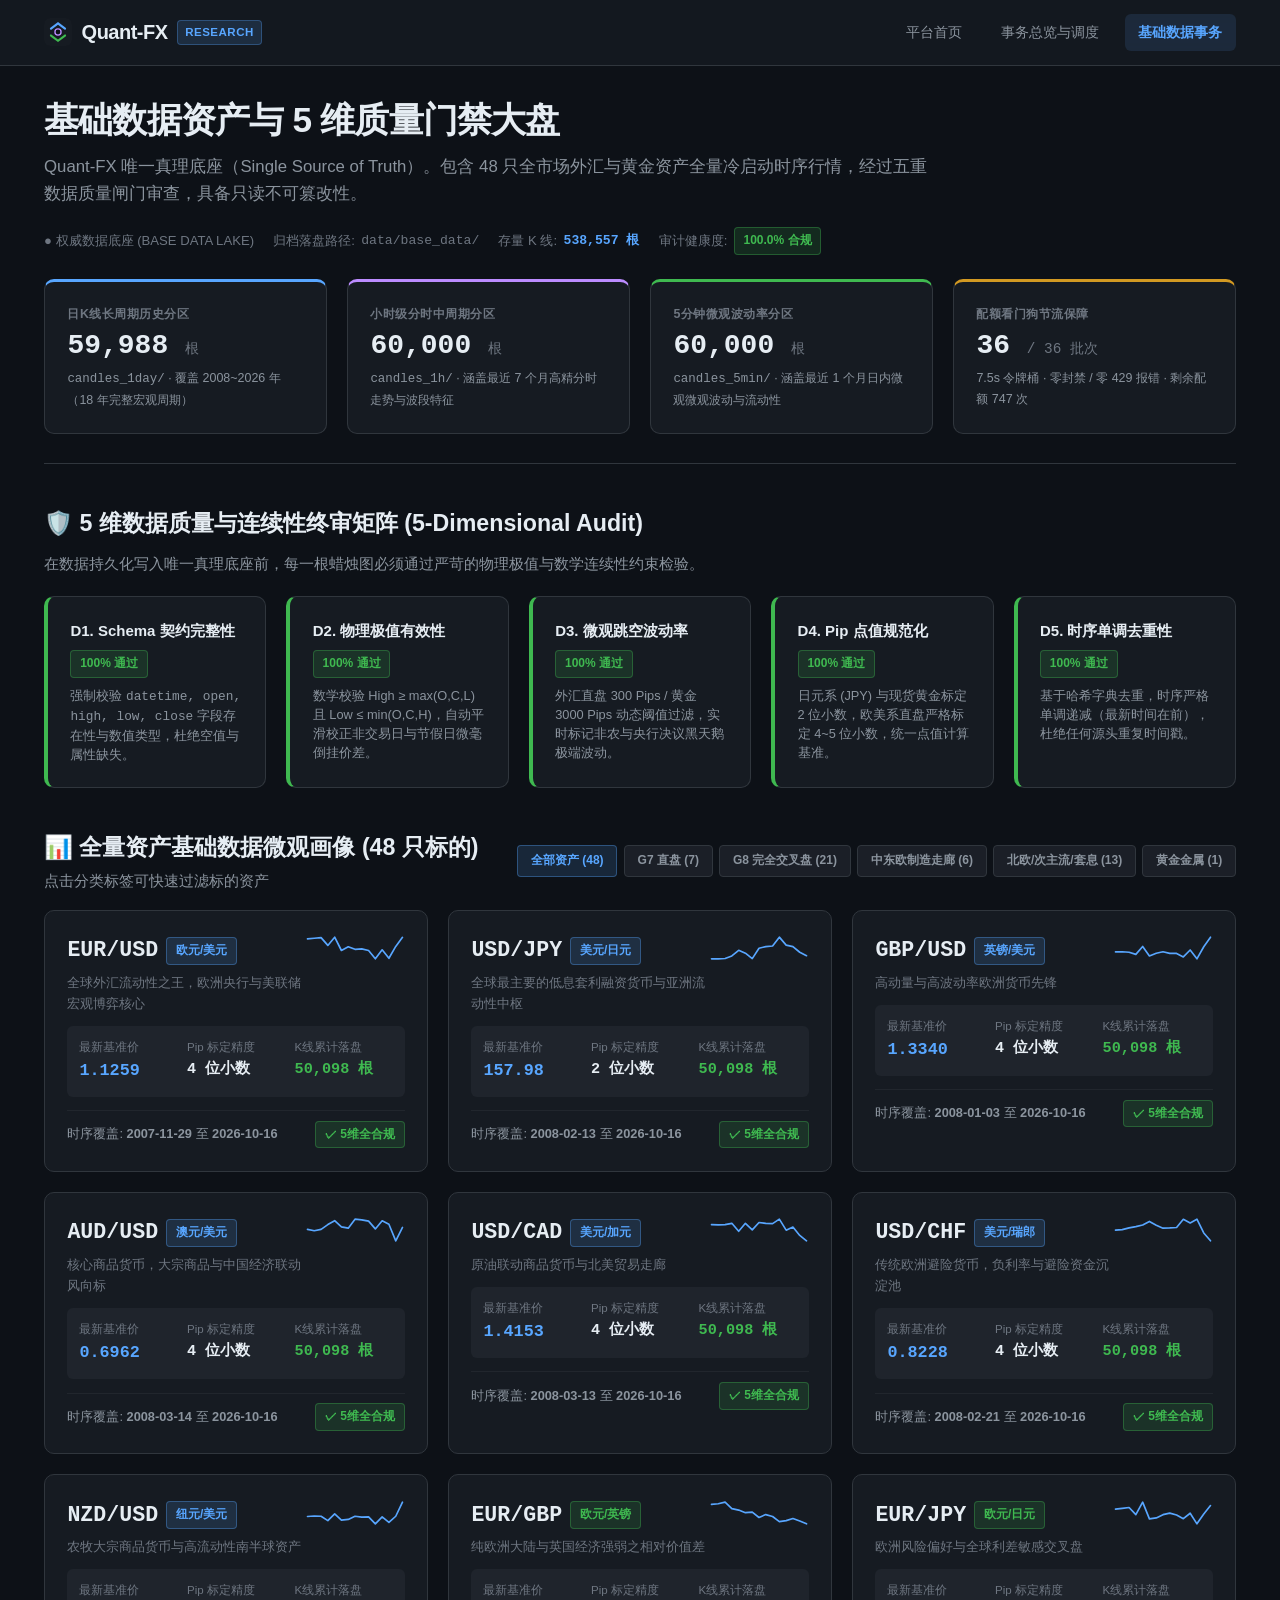
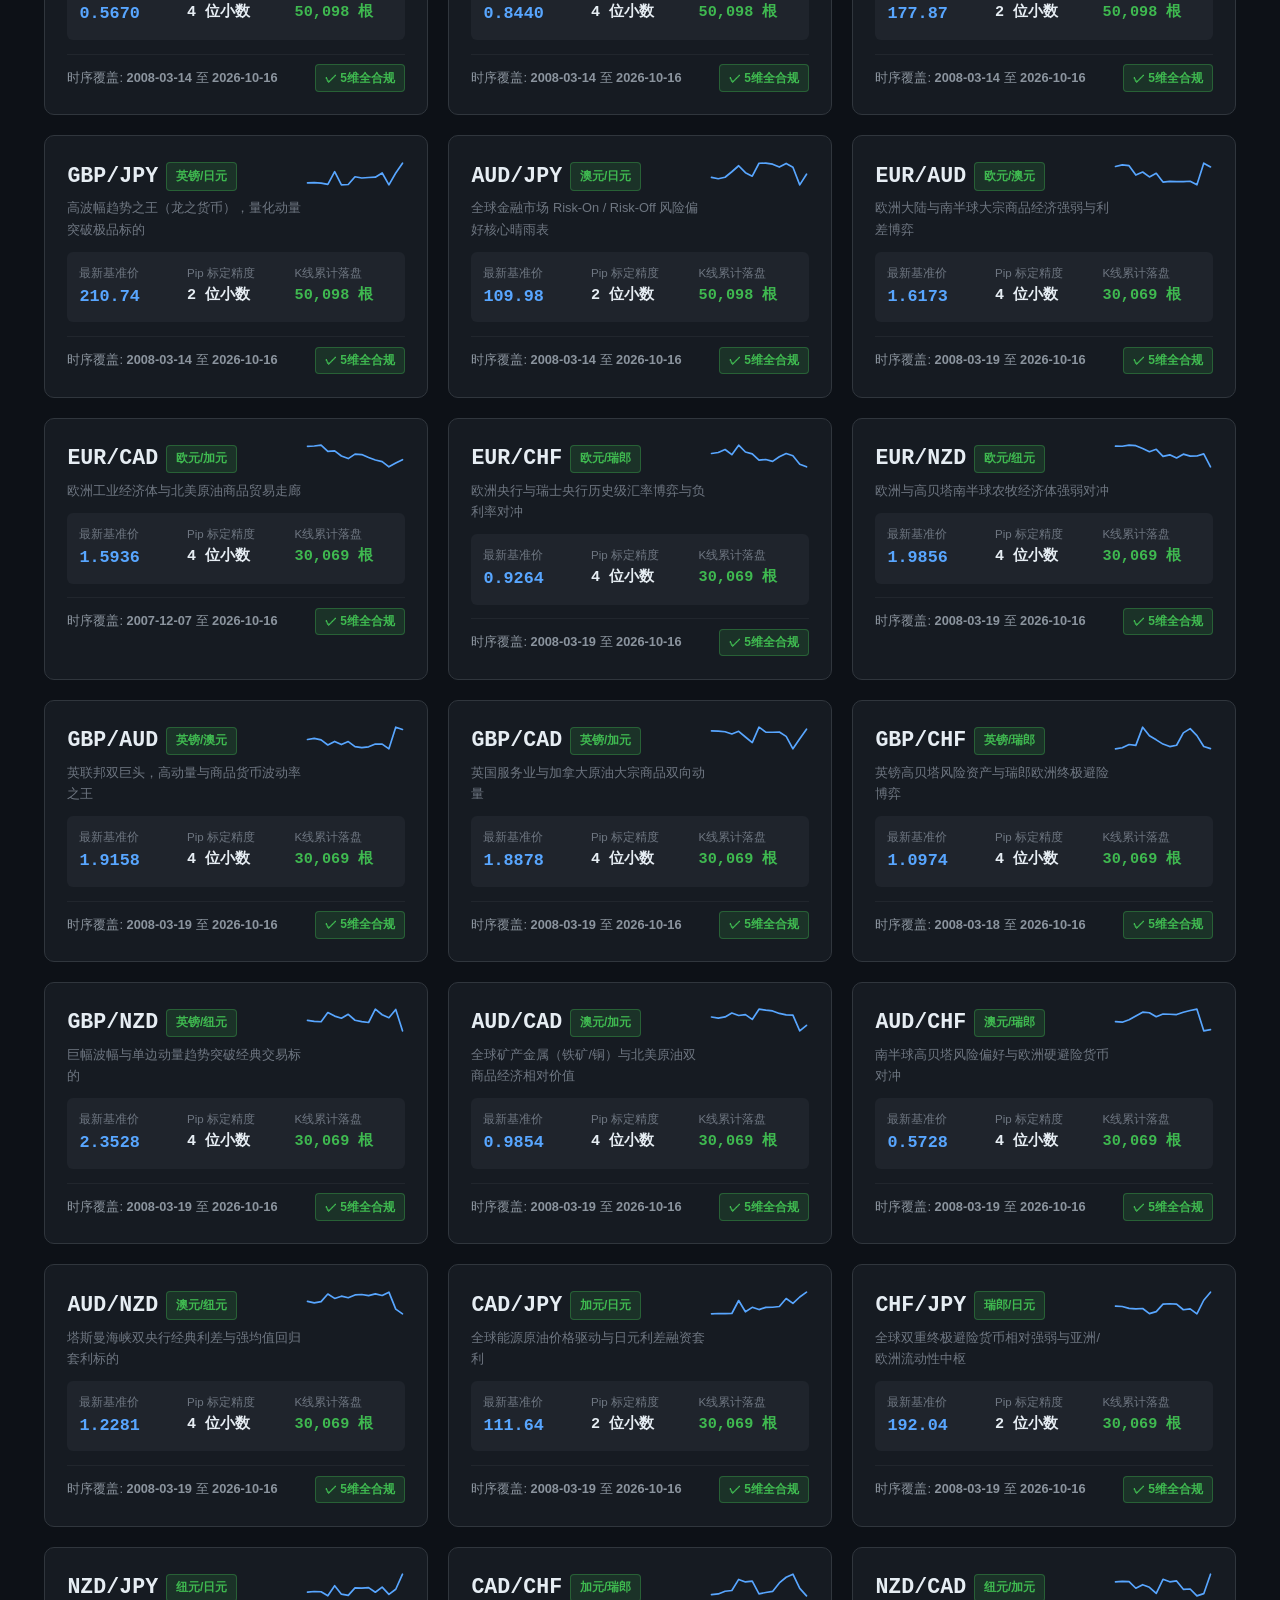
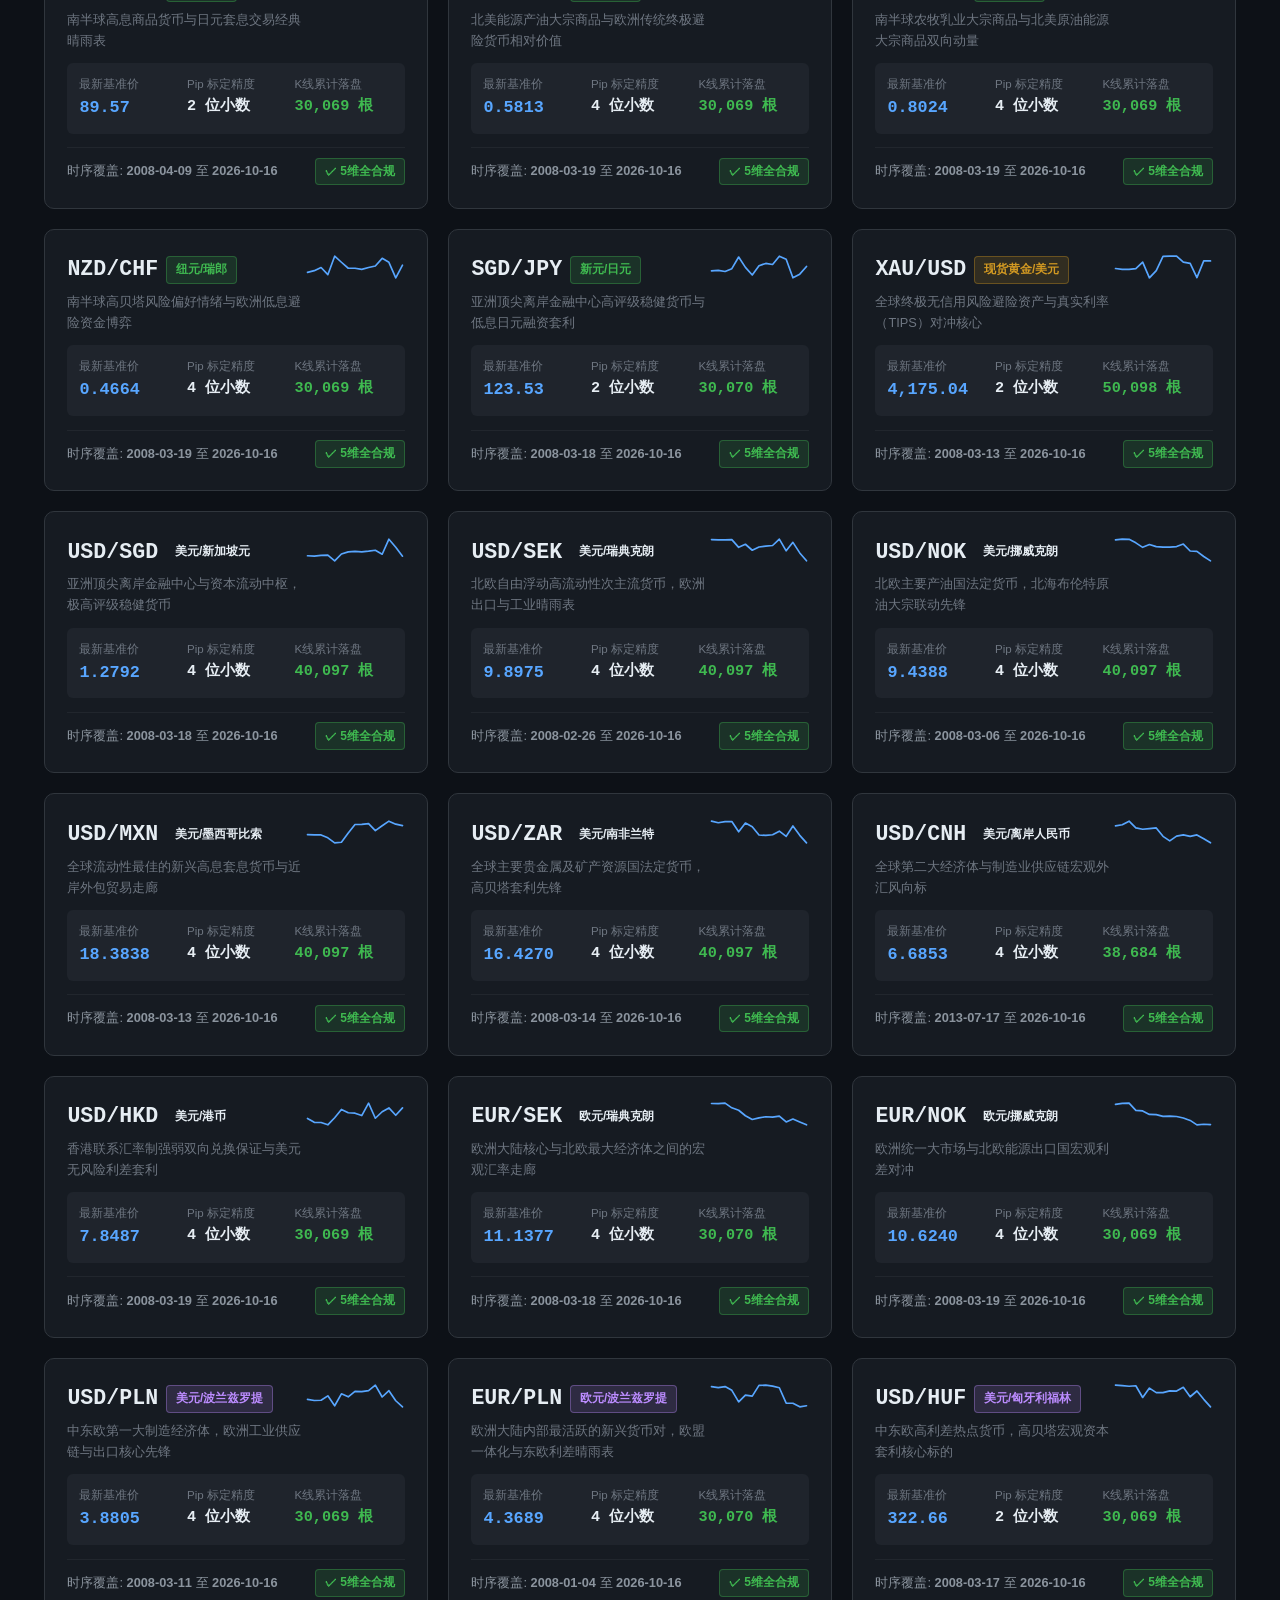
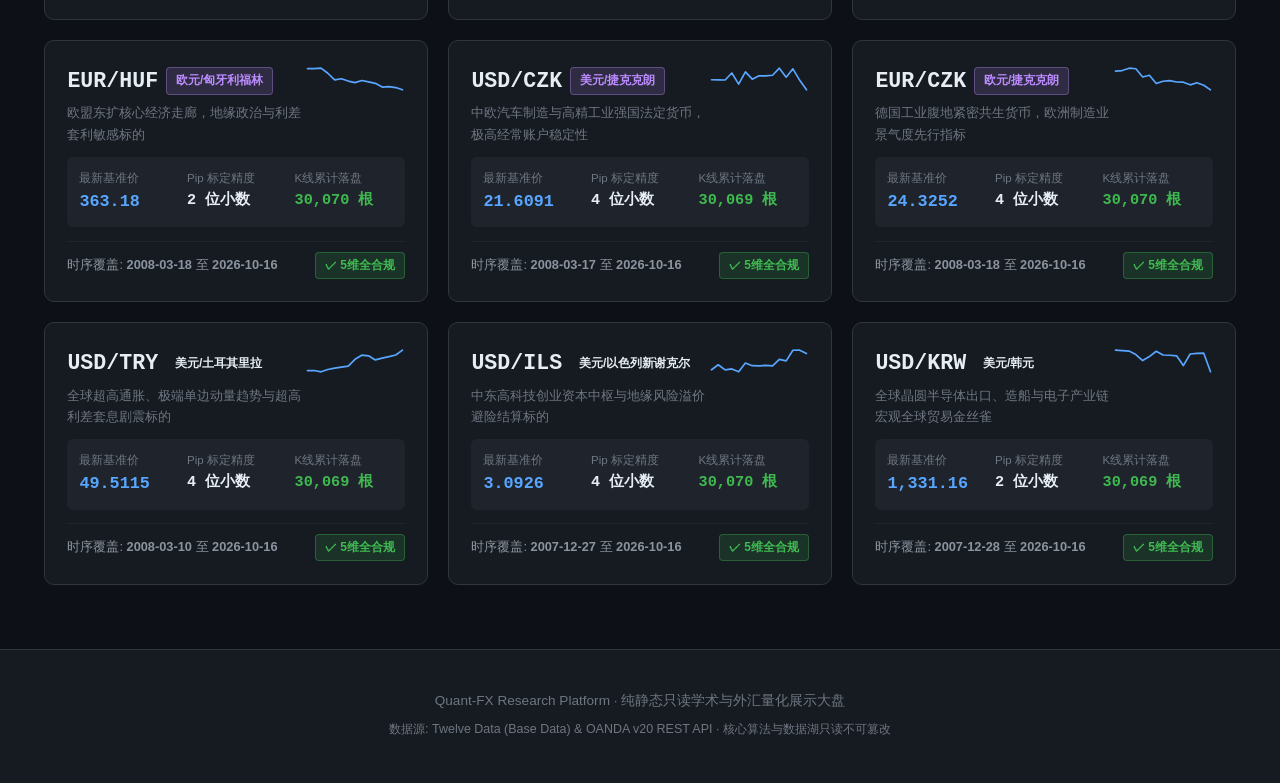
==== base-data-transactions.html @ 47ec5351 "chore(release): update Quant-FX live UI dashboard (2026-10-17 04:08:03 UTC)" ====
<!DOCTYPE html>
<html lang="zh-CN">
<head>
  <meta charset="UTF-8">
  <meta name="viewport" content="width=device-width, initial-scale=1.0">
  <title>Quant-FX Research - 基础数据事务大盘</title>
  <link rel="icon" type="image/svg+xml" href="assets/favicon.svg">
  <link rel="stylesheet" href="assets/css/style.css?v=20261011_v1">
  <link rel="stylesheet" href="assets/css/components.css?v=20261011_v1">
  <link rel="stylesheet" href="assets/css/responsive.css?v=20261011_v1">
</head>
<body>
  <!-- 极简毛玻璃顶栏 -->
  <header class="site-header">
    <div class="nav-container">
      <a href="index.html" class="brand-logo">
        <svg viewBox="0 0 64 64" fill="none">
          <rect width="64" height="64" rx="14" fill="#161B22"/>
          <path d="M16 24L32 12L48 24" stroke="#58A6FF" stroke-width="5" stroke-linecap="round"/>
          <path d="M48 40L32 52L16 40" stroke="#3FB950" stroke-width="5" stroke-linecap="round"/>
          <circle cx="32" cy="32" r="7" fill="#0D1117" stroke="#BC8CFF" stroke-width="3"/>
        </svg>
        Quant-FX <span>RESEARCH</span>
      </a>
      <button class="menu-toggle" id="menuToggle" aria-label="展开导航菜单">☰</button>
      <nav class="nav-links" id="navLinks">
        <a href="index.html" class="nav-item">平台首页</a>
        <a href="transactions.html" class="nav-item">事务总览与调度</a>
        <a href="base-data-transactions.html" class="nav-item active">基础数据事务</a>
      </nav>
    </div>
  </header>

  <main class="docs-container">
    <article class="content-stream">
      
      <!-- 页面 Hero -->
      <section class="article-header">
        <h1 class="article-title">基础数据资产与 5 维质量门禁大盘</h1>
        <p class="article-subtitle">
          Quant-FX 唯一真理底座（Single Source of Truth）。包含 48 只全市场外汇与黄金资产全量冷启动时序行情，经过五重数据质量闸门审查，具备只读不可篡改性。
        </p>
        <div class="article-meta">
          <span>● 权威数据底座 (BASE DATA LAKE)</span>
          <span>归档落盘路径: <code>data/base_data/</code></span>
          <span>存量 K 线: <strong class="tabular-numbers" style="color:var(--color-accent);">538,557 根</strong></span>
          <span>审计健康度: <span class="badge badge-green">100.0% 合规</span></span>
        </div>

        <!-- 3 级时序阶梯指标卡 -->
        <div class="grid-cards" style="margin-top: 1.5rem;">
          <div class="card" style="border-top: 3px solid var(--color-accent);">
            <div class="stat-label">日K线长周期历史分区</div>
            <div class="stat-value tabular-numbers">59,988 <span style="font-size:0.9rem; font-weight:400; color:var(--text-muted);">根</span></div>
            <div class="stat-desc"><code>candles_1day/</code> · 覆盖 2008~2026 年（18 年完整宏观周期）</div>
          </div>
          <div class="card" style="border-top: 3px solid var(--color-purple);">
            <div class="stat-label">小时级分时中周期分区</div>
            <div class="stat-value tabular-numbers">60,000 <span style="font-size:0.9rem; font-weight:400; color:var(--text-muted);">根</span></div>
            <div class="stat-desc"><code>candles_1h/</code> · 涵盖最近 7 个月高精分时走势与波段特征</div>
          </div>
          <div class="card" style="border-top: 3px solid var(--color-bull);">
            <div class="stat-label">5分钟微观波动率分区</div>
            <div class="stat-value tabular-numbers">60,000 <span style="font-size:0.9rem; font-weight:400; color:var(--text-muted);">根</span></div>
            <div class="stat-desc"><code>candles_5min/</code> · 涵盖最近 1 个月日内微观微观波动与流动性</div>
          </div>
          <div class="card" style="border-top: 3px solid var(--color-gold);">
            <div class="stat-label">配额看门狗节流保障</div>
            <div class="stat-value tabular-numbers">36 <span style="font-size:0.9rem; font-weight:400; color:var(--text-muted);">/ 36 批次</span></div>
            <div class="stat-desc">7.5s 令牌桶 · 零封禁 / 零 429 报错 · 剩余配额 747 次</div>
          </div>
        </div>
      </section>

      <!-- 5 维数据质量与连续性终态审计报告 -->
      <section>
        <h2 class="section-title">🛡️ 5 维数据质量与连续性终审矩阵 (5-Dimensional Audit)</h2>
        <p class="section-desc">在数据持久化写入唯一真理底座前，每一根蜡烛图必须通过严苛的物理极值与数学连续性约束检验。</p>

        <div class="grid-cards" style="grid-template-columns: repeat(auto-fit, minmax(220px, 1fr));">
          <div class="card" style="border-left: 4px solid var(--color-bull);">
            <div style="font-weight:700; color:var(--text-primary); margin-bottom:0.35rem;">D1. Schema 契约完整性</div>
            <div class="badge badge-green" style="margin-bottom:0.5rem;">100% 通过</div>
            <p style="font-size:0.8rem; color:var(--text-secondary); line-height:1.5;">
              强制校验 <code>datetime, open, high, low, close</code> 字段存在性与数值类型，杜绝空值与属性缺失。
            </p>
          </div>

          <div class="card" style="border-left: 4px solid var(--color-bull);">
            <div style="font-weight:700; color:var(--text-primary); margin-bottom:0.35rem;">D2. 物理极值有效性</div>
            <div class="badge badge-green" style="margin-bottom:0.5rem;">100% 通过</div>
            <p style="font-size:0.8rem; color:var(--text-secondary); line-height:1.5;">
              数学校验 High ≥ max(O,C,L) 且 Low ≤ min(O,C,H)，自动平滑校正非交易日与节假日微毫倒挂价差。
            </p>
          </div>

          <div class="card" style="border-left: 4px solid var(--color-bull);">
            <div style="font-weight:700; color:var(--text-primary); margin-bottom:0.35rem;">D3. 微观跳空波动率</div>
            <div class="badge badge-green" style="margin-bottom:0.5rem;">100% 通过</div>
            <p style="font-size:0.8rem; color:var(--text-secondary); line-height:1.5;">
              外汇直盘 300 Pips / 黄金 3000 Pips 动态阈值过滤，实时标记非农与央行决议黑天鹅极端波动。
            </p>
          </div>

          <div class="card" style="border-left: 4px solid var(--color-bull);">
            <div style="font-weight:700; color:var(--text-primary); margin-bottom:0.35rem;">D4. Pip 点值规范化</div>
            <div class="badge badge-green" style="margin-bottom:0.5rem;">100% 通过</div>
            <p style="font-size:0.8rem; color:var(--text-secondary); line-height:1.5;">
              日元系 (JPY) 与现货黄金标定 2 位小数，欧美系直盘严格标定 4~5 位小数，统一点值计算基准。
            </p>
          </div>

          <div class="card" style="border-left: 4px solid var(--color-bull);">
            <div style="font-weight:700; color:var(--text-primary); margin-bottom:0.35rem;">D5. 时序单调去重性</div>
            <div class="badge badge-green" style="margin-bottom:0.5rem;">100% 通过</div>
            <p style="font-size:0.8rem; color:var(--text-secondary); line-height:1.5;">
              基于哈希字典去重，时序严格单调递减（最新时间在前），杜绝任何源头重复时间戳。
            </p>
          </div>
        </div>
      </section>

      <!-- 标的微观画像筛选与资产明细 -->
      <section>
        <div style="display:flex; justify-content:space-between; align-items:center; flex-wrap:wrap; gap:1rem; margin-bottom:1rem;">
          <div>
            <h2 class="section-title" style="margin-bottom:0.2rem;">📊 全量资产基础数据微观画像 (48 只标的)</h2>
            <p class="section-desc" style="margin-bottom:0;">点击分类标签可快速过滤标的资产</p>
          </div>
          <div style="display:flex; gap:0.4rem; flex-wrap:wrap;" id="filterBtns">
            <button class="badge badge-blue filter-btn" data-filter="ALL" style="cursor:pointer; padding:0.4rem 0.8rem;">全部资产 (48)</button>
            <button class="badge badge-gray filter-btn" data-filter="G7_MAJOR" style="cursor:pointer; padding:0.4rem 0.8rem;">G7 直盘 (7)</button>
            <button class="badge badge-gray filter-btn" data-filter="CROSS" style="cursor:pointer; padding:0.4rem 0.8rem;">G8 完全交叉盘 (21)</button>
            <button class="badge badge-gray filter-btn" data-filter="EMERGING_CEE" style="cursor:pointer; padding:0.4rem 0.8rem;">中东欧制造走廊 (6)</button>
            <button class="badge badge-gray filter-btn" data-filter="EXOTIC" style="cursor:pointer; padding:0.4rem 0.8rem;">北欧/次主流/套息 (13)</button>
            <button class="badge badge-gray filter-btn" data-filter="COMMODITY_METAL" style="cursor:pointer; padding:0.4rem 0.8rem;">黄金金属 (1)</button>
          </div>
        </div>

        <div class="grid-cards" id="assetCardsContainer" style="grid-template-columns: repeat(auto-fit, minmax(360px, 1fr));">
          <!-- 动态渲染资产卡片 -->
          <div class="card" style="text-align:center; padding:3rem; color:var(--text-muted);">正在加载基础数据微观画像...</div>
        </div>
      </section>

    </article>
  </main>

  <footer class="site-footer">
    <p>Quant-FX Research Platform · 纯静态只读学术与外汇量化展示大盘</p>
    <p style="color:var(--text-muted); font-size:0.78rem;">
      数据源: Twelve Data (Base Data) & OANDA v20 REST API · 核心算法与数据湖只读不可篡改
    </p>
  </footer>

  <script type="module">
    import { QuantFX } from './assets/js/utils.js';

    document.addEventListener('DOMContentLoaded', async () => {
      const summary = await QuantFX.loadData('base_data_summary.json');
      if (!summary || !summary.assets) return;

      const container = document.getElementById('assetCardsContainer');
      const filterBtns = document.querySelectorAll('.filter-btn');

      function renderCards(filter = 'ALL') {
        const filtered = summary.assets.filter(a => {
          if (filter === 'ALL') return true;
          if (filter === 'CROSS') return a.category.includes('CROSS') || a.category === 'RISK_SENTIMENT';
          if (filter === 'EMERGING_CEE') return a.category === 'EMERGING_CEE';
          if (filter === 'EXOTIC') return a.category.includes('SCANDI') || a.category.includes('EXOTIC') || a.category.includes('CARRY') || a.category.includes('DRIVER');
          return a.category === filter;
        });

        container.innerHTML = filtered.map(a => {
          const spark = QuantFX.renderSparkline(a.sparkline, 120, 32, '#58A6FF');
          const isCee = a.category === 'EMERGING_CEE';
          const isExotic = a.category.includes('SCANDI') || a.category.includes('EXOTIC') || a.category.includes('CARRY') || a.category.includes('DRIVER');
          const catBadge = a.category === 'G7_MAJOR' ? 'badge-blue' : (a.category === 'COMMODITY_METAL' ? 'badge-gold' : (isCee ? 'badge-purple' : (isExotic ? 'badge-cyan' : 'badge-green')));
          const priceFmt = QuantFX.formatPrice(a.latest_price, a.pip_decimal);

          return `
            <div class="card">
              <div style="display:flex; justify-content:space-between; align-items:flex-start; margin-bottom:0.75rem;">
                <div>
                  <div style="display:flex; align-items:center; gap:0.5rem;">
                    <span style="font-size:1.35rem; font-weight:800; font-family:var(--font-mono); color:var(--text-primary);">${a.symbol}</span>
                    <span class="badge ${catBadge}">${a.name}</span>
                  </div>
                  <div style="font-size:0.8rem; color:var(--text-muted); margin-top:0.2rem;">${a.description}</div>
                </div>
                <div>${spark}</div>
              </div>

              <div style="display:grid; grid-template-columns: repeat(3, 1fr); gap:0.6rem; padding:0.75rem; background:var(--bg-subtle); border-radius:6px; margin-bottom:0.85rem;">
                <div>
                  <div style="font-size:0.72rem; color:var(--text-muted);">最新基准价</div>
                  <div class="tabular-numbers" style="font-weight:700; color:var(--color-accent); font-size:1.05rem;">${priceFmt}</div>
                </div>
                <div>
                  <div style="font-size:0.72rem; color:var(--text-muted);">Pip 标定精度</div>
                  <div class="tabular-numbers" style="font-weight:600; color:var(--text-primary); font-size:0.95rem;">${a.pip_decimal} 位小数</div>
                </div>
                <div>
                  <div style="font-size:0.72rem; color:var(--text-muted);">K线累计落盘</div>
                  <div class="tabular-numbers" style="font-weight:700; color:var(--color-bull); font-size:0.95rem;">${a.total_bars.toLocaleString()} 根</div>
                </div>
              </div>

              <div style="font-size:0.8rem; color:var(--text-secondary); line-height:1.6; border-top:1px solid var(--border-muted); padding-top:0.6rem; display:flex; justify-content:space-between; align-items:center;">
                <span>时序覆盖: <strong>${a.earliest_time}</strong> 至 <strong>${a.latest_time}</strong></span>
                <span class="badge badge-green">✓ 5维全合规</span>
              </div>
            </div>
          `;
        }).join('');
      }

      renderCards('ALL');

      filterBtns.forEach(btn => {
        btn.addEventListener('click', () => {
          filterBtns.forEach(b => {
            b.className = 'badge badge-gray filter-btn';
          });
          btn.className = 'badge badge-blue filter-btn';
          renderCards(btn.getAttribute('data-filter'));
        });
      });
    });
  </script>
</body>
</html>
---- assets/css/style.css ----
/* ==============================================================================
   Quant-FX Research - 全局视觉与现代外汇量化展示大盘样式表 (style.css)
   基于纯原生现代 CSS，完全零外部依赖，极简深色极客设计
   ============================================================================== */

:root {
  /* 基础暗黑背景与面板色阶 */
  --bg-canvas: #0D1117;
  --bg-surface: #161B22;
  --bg-subtle: #1F242C;
  --bg-glass: rgba(22, 27, 34, 0.85);
  --border-default: #30363D;
  --border-muted: #21262D;

  /* 文字色阶 */
  --text-primary: #E6EDF3;
  --text-secondary: #8B949E;
  --text-muted: #6E7681;

  /* 外汇核心多空与资产高光色 */
  --color-accent: #58A6FF;
  --color-bull: #3FB950;
  --color-bear: #F85149;
  --color-gold: #D29922;
  --color-purple: #BC8CFF;
  --color-cyan: #39C5BB;

  /* 字体家族 */
  --font-sans: 'Inter', -apple-system, BlinkMacSystemFont, "Segoe UI", Roboto, "Helvetica Neue", Arial, sans-serif;
  --font-mono: 'JetBrains Mono', 'Fira Code', 'Roboto Mono', Consolas, monospace;

  /* 排版尺寸与行高 */
  --line-height-normal: 1.65;
  --max-content-width: 1240px;
}

/* 基础重置 */
*, *::before, *::after {
  box-sizing: border-box;
  margin: 0;
  padding: 0;
}

body {
  background-color: var(--bg-canvas);
  color: var(--text-primary);
  font-family: var(--font-sans);
  line-height: var(--line-height-normal);
  font-size: 15px;
  -webkit-font-smoothing: antialiased;
  -moz-osx-font-smoothing: grayscale;
  scrollbar-width: thin;
  scrollbar-color: var(--border-default) var(--bg-canvas);
}

/* 全局滚动条美化 */
::-webkit-scrollbar {
  width: 8px;
  height: 8px;
}
::-webkit-scrollbar-track {
  background: var(--bg-canvas);
}
::-webkit-scrollbar-thumb {
  background: var(--border-default);
  border-radius: 4px;
}
::-webkit-scrollbar-thumb:hover {
  background: var(--text-muted);
}

/* 链接样式 */
a {
  color: var(--color-accent);
  text-decoration: none;
  transition: opacity 0.2s ease;
}
a:hover {
  text-decoration: underline;
  opacity: 0.85;
}

/* 极简毛玻璃顶栏导航 */
.site-header {
  position: sticky;
  top: 0;
  z-index: 1000;
  background-color: var(--bg-glass);
  backdrop-filter: blur(12px);
  -webkit-backdrop-filter: blur(12px);
  border-bottom: 1px solid var(--border-default);
  transition: background-color 0.3s ease;
}

.nav-container {
  max-width: var(--max-content-width);
  margin: 0 auto;
  padding: 0.85rem 1.5rem;
  display: flex;
  align-items: center;
  justify-content: space-between;
}

.brand-logo {
  display: flex;
  align-items: center;
  gap: 0.6rem;
  font-size: 1.25rem;
  font-weight: 800;
  color: var(--text-primary);
  letter-spacing: -0.5px;
}

.brand-logo img, .brand-logo svg {
  width: 28px;
  height: 28px;
}

.brand-logo span {
  font-size: 0.72rem;
  font-weight: 700;
  padding: 2px 7px;
  border-radius: 4px;
  background: rgba(88, 166, 255, 0.15);
  color: var(--color-accent);
  border: 1px solid rgba(88, 166, 255, 0.3);
  letter-spacing: 0.5px;
  text-transform: uppercase;
}

.nav-links {
  display: flex;
  align-items: center;
  gap: 0.75rem;
}

.nav-item {
  font-size: 0.88rem;
  font-weight: 500;
  color: var(--text-secondary);
  padding: 0.45rem 0.85rem;
  border-radius: 6px;
  transition: all 0.2s ease;
}

.nav-item:hover {
  color: var(--text-primary);
  background-color: var(--bg-subtle);
  text-decoration: none;
}

.nav-item.active {
  color: var(--color-accent);
  background-color: rgba(88, 166, 255, 0.12);
  font-weight: 600;
}

.menu-toggle {
  display: none;
  background: none;
  border: 1px solid var(--border-default);
  color: var(--text-primary);
  font-size: 1.2rem;
  padding: 0.3rem 0.6rem;
  border-radius: 6px;
  cursor: pointer;
}

/* 主容器 */
.docs-container {
  max-width: var(--max-content-width);
  margin: 0 auto;
  padding: 2rem 1.5rem 4rem;
}

/* 文章正文流式布局 */
.content-stream {
  display: flex;
  flex-direction: column;
  gap: 2.5rem;
}

/* Hero 文章头部 */
.article-header {
  border-bottom: 1px solid var(--border-default);
  padding-bottom: 1.8rem;
}

.article-title {
  font-size: 2.2rem;
  font-weight: 800;
  letter-spacing: -0.8px;
  line-height: 1.25;
  color: var(--text-primary);
  margin-bottom: 0.75rem;
}

.article-subtitle {
  font-size: 1.05rem;
  color: var(--text-secondary);
  line-height: 1.6;
  max-width: 900px;
}

.article-meta {
  display: flex;
  flex-wrap: wrap;
  align-items: center;
  gap: 1.2rem;
  margin-top: 1.2rem;
  font-size: 0.82rem;
  color: var(--text-muted);
}

.article-meta span {
  display: flex;
  align-items: center;
  gap: 0.4rem;
}

/* 等宽数字排版 */
.tabular-numbers {
  font-variant-numeric: tabular-nums;
  font-family: var(--font-mono);
}

/* 页脚 */
.site-footer {
  border-top: 1px solid var(--border-default);
  padding: 2.5rem 1.5rem;
  text-align: center;
  font-size: 0.85rem;
  color: var(--text-muted);
  background-color: var(--bg-surface);
}

.site-footer p {
  margin-bottom: 0.4rem;
}
---- assets/css/components.css ----
/* ==============================================================================
   Quant-FX Research - 核心 UI 组件库 (components.css)
   支持卡片、数据表、指标徽章、外汇强弱雷达图与风控仪表盘
   ============================================================================== */

/* 卡片系统 */
.card {
  background-color: var(--bg-surface);
  border: 1px solid var(--border-default);
  border-radius: 10px;
  padding: 1.4rem;
  transition: transform 0.2s ease, border-color 0.2s ease, box-shadow 0.2s ease;
  position: relative;
  overflow: hidden;
}

.card:hover {
  border-color: rgba(88, 166, 255, 0.4);
  box-shadow: 0 8px 24px rgba(0, 0, 0, 0.28);
}

.card-title {
  font-size: 1.15rem;
  font-weight: 700;
  color: var(--text-primary);
  margin-bottom: 0.5rem;
  display: flex;
  align-items: center;
  gap: 0.5rem;
}

.card-desc {
  font-size: 0.88rem;
  color: var(--text-secondary);
  line-height: 1.55;
}

/* 卡片网格布局 */
.grid-cards {
  display: grid;
  grid-template-columns: repeat(auto-fit, minmax(240px, 1fr));
  gap: 1.25rem;
}

.grid-2 {
  display: grid;
  grid-template-columns: 1fr 1fr;
  gap: 1.5rem;
}

.grid-3 {
  display: grid;
  grid-template-columns: repeat(3, 1fr);
  gap: 1.25rem;
}

/* 核心高光数据卡片 */
.stat-card {
  padding: 1.2rem;
  border-radius: 8px;
  background: var(--bg-surface);
  border: 1px solid var(--border-default);
}

.stat-label {
  font-size: 0.78rem;
  font-weight: 600;
  text-transform: uppercase;
  color: var(--text-muted);
  letter-spacing: 0.5px;
  margin-bottom: 0.35rem;
}

.stat-value {
  font-size: 1.75rem;
  font-weight: 800;
  color: var(--text-primary);
  line-height: 1.15;
  margin-bottom: 0.35rem;
}

.stat-desc {
  font-size: 0.78rem;
  color: var(--text-secondary);
}

/* 徽章 Badge */
.badge {
  display: inline-flex;
  align-items: center;
  gap: 0.35rem;
  font-size: 0.75rem;
  font-weight: 600;
  padding: 0.2rem 0.55rem;
  border-radius: 4px;
  white-space: nowrap;
}

.badge-green {
  background: rgba(63, 185, 80, 0.15);
  color: var(--color-bull);
  border: 1px solid rgba(63, 185, 80, 0.35);
}

.badge-red {
  background: rgba(248, 81, 73, 0.15);
  color: var(--color-bear);
  border: 1px solid rgba(248, 81, 73, 0.35);
}

.badge-blue {
  background: rgba(88, 166, 255, 0.15);
  color: var(--color-accent);
  border: 1px solid rgba(88, 166, 255, 0.35);
}

.badge-gold {
  background: rgba(210, 153, 34, 0.15);
  color: var(--color-gold);
  border: 1px solid rgba(210, 153, 34, 0.35);
}

.badge-purple {
  background: rgba(188, 140, 255, 0.15);
  color: var(--color-purple);
  border: 1px solid rgba(188, 140, 255, 0.35);
}

.badge-gray {
  background: rgba(110, 118, 129, 0.15);
  color: var(--text-secondary);
  border: 1px solid var(--border-default);
}

/* 状态指示点 */
.status-dot {
  width: 8px;
  height: 8px;
  border-radius: 50%;
  display: inline-block;
  background: var(--text-muted);
}

.status-dot.active {
  background: var(--color-bull);
  box-shadow: 0 0 8px rgba(63, 185, 80, 0.6);
}

.status-dot.warning {
  background: var(--color-gold);
  box-shadow: 0 0 8px rgba(210, 153, 34, 0.6);
}

/* 表格容器与数据表格 */
.table-container {
  width: 100%;
  overflow-x: auto;
  border: 1px solid var(--border-default);
  border-radius: 8px;
  background-color: var(--bg-surface);
}

.data-table {
  width: 100%;
  border-collapse: collapse;
  font-size: 0.88rem;
  text-align: left;
}

.data-table th {
  background-color: var(--bg-subtle);
  color: var(--text-secondary);
  font-weight: 600;
  padding: 0.75rem 1rem;
  border-bottom: 1px solid var(--border-default);
  white-space: nowrap;
}

.data-table td {
  padding: 0.75rem 1rem;
  border-bottom: 1px solid var(--border-muted);
  color: var(--text-primary);
}

.data-table tr:last-child td {
  border-bottom: none;
}

.data-table tr:hover td {
  background-color: rgba(255, 255, 255, 0.02);
}

/* 提示与注意框 Callouts */
.callout {
  padding: 1.1rem 1.3rem;
  border-radius: 8px;
  background-color: var(--bg-subtle);
  border-left: 4px solid var(--color-accent);
  font-size: 0.92rem;
  line-height: 1.6;
  color: var(--text-secondary);
}

.callout strong {
  color: var(--text-primary);
}

.callout-success {
  border-left-color: var(--color-bull);
  background-color: rgba(63, 185, 80, 0.06);
}

.callout-warning {
  border-left-color: var(--color-gold);
  background-color: rgba(210, 153, 34, 0.06);
}

.callout-danger {
  border-left-color: var(--color-bear);
  background-color: rgba(248, 81, 73, 0.06);
}

/* 外汇货币强弱动量条 */
.strength-item {
  display: flex;
  align-items: center;
  gap: 1rem;
  margin-bottom: 0.85rem;
}

.strength-label {
  width: 60px;
  font-weight: 700;
  font-family: var(--font-mono);
  font-size: 0.95rem;
}

.strength-bar-bg {
  flex: 1;
  height: 10px;
  background-color: var(--bg-subtle);
  border-radius: 5px;
  overflow: hidden;
  border: 1px solid var(--border-muted);
}

.strength-bar-fill {
  height: 100%;
  border-radius: 5px;
  transition: width 0.6s cubic-bezier(0.16, 1, 0.3, 1);
}

.strength-val {
  width: 50px;
  text-align: right;
  font-weight: 600;
  font-size: 0.85rem;
  color: var(--text-secondary);
}

/* Sparkline 迷你走势线 */
.sparkline-svg {
  width: 100px;
  height: 30px;
  overflow: visible;
}

.sparkline-path {
  fill: none;
  stroke: var(--color-accent);
  stroke-width: 2;
  stroke-linecap: round;
  stroke-linejoin: round;
}

/* 代码与命令行高亮块 */
pre, code {
  font-family: var(--font-mono);
}

.code-box {
  background-color: #07090D;
  border: 1px solid var(--border-default);
  border-radius: 6px;
  padding: 0.85rem 1.1rem;
  color: #7EE787;
  font-size: 0.82rem;
  overflow-x: auto;
  line-height: 1.5;
}

/* Section 标题 */
.section-title {
  font-size: 1.45rem;
  font-weight: 700;
  color: var(--text-primary);
  margin-bottom: 0.6rem;
  display: flex;
  align-items: center;
  gap: 0.6rem;
}

.section-desc {
  font-size: 0.92rem;
  color: var(--text-secondary);
  margin-bottom: 1.25rem;
}
---- assets/css/responsive.css ----
/* ==============================================================================
   Quant-FX Research - 响应式断点与移动端适配 (responsive.css)
   ============================================================================== */

@media (max-width: 992px) {
  .grid-2 {
    grid-template-columns: 1fr;
  }
  
  .grid-3 {
    grid-template-columns: repeat(2, 1fr);
  }

  .article-title {
    font-size: 1.85rem;
  }
}

@media (max-width: 768px) {
  .docs-container {
    padding: 1.25rem 1rem 3rem;
  }

  .menu-toggle {
    display: block;
  }

  .nav-links {
    display: none;
    position: absolute;
    top: 100%;
    left: 0;
    right: 0;
    background-color: var(--bg-surface);
    border-bottom: 1px solid var(--border-default);
    flex-direction: column;
    padding: 1rem 1.5rem;
    gap: 0.5rem;
    box-shadow: 0 12px 24px rgba(0, 0, 0, 0.4);
  }

  .nav-links.show {
    display: flex;
  }

  .nav-item {
    width: 100%;
    padding: 0.6rem 0.8rem;
  }

  .grid-cards {
    grid-template-columns: 1fr;
  }

  .grid-3 {
    grid-template-columns: 1fr;
  }

  .article-title {
    font-size: 1.55rem;
  }

  .article-subtitle {
    font-size: 0.95rem;
  }

  .stat-value {
    font-size: 1.45rem;
  }

  .article-meta {
    gap: 0.75rem;
  }
}
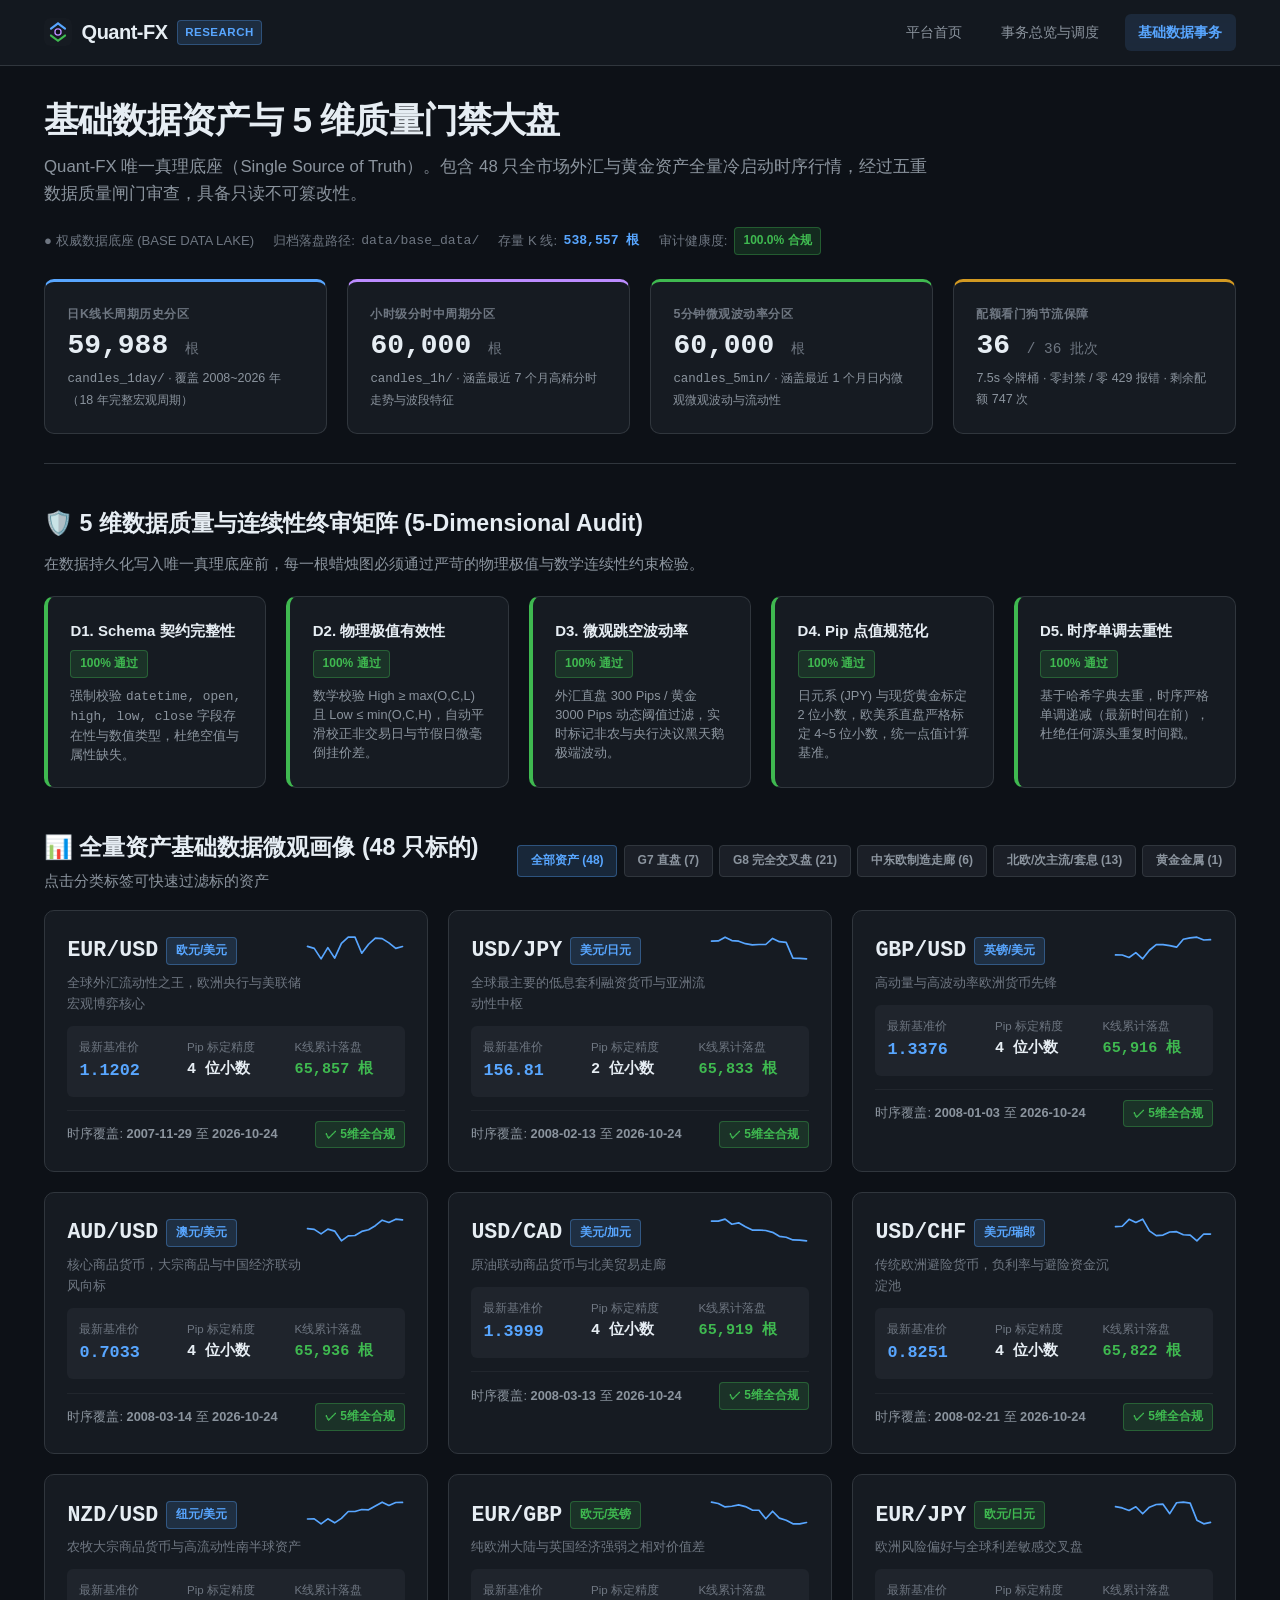
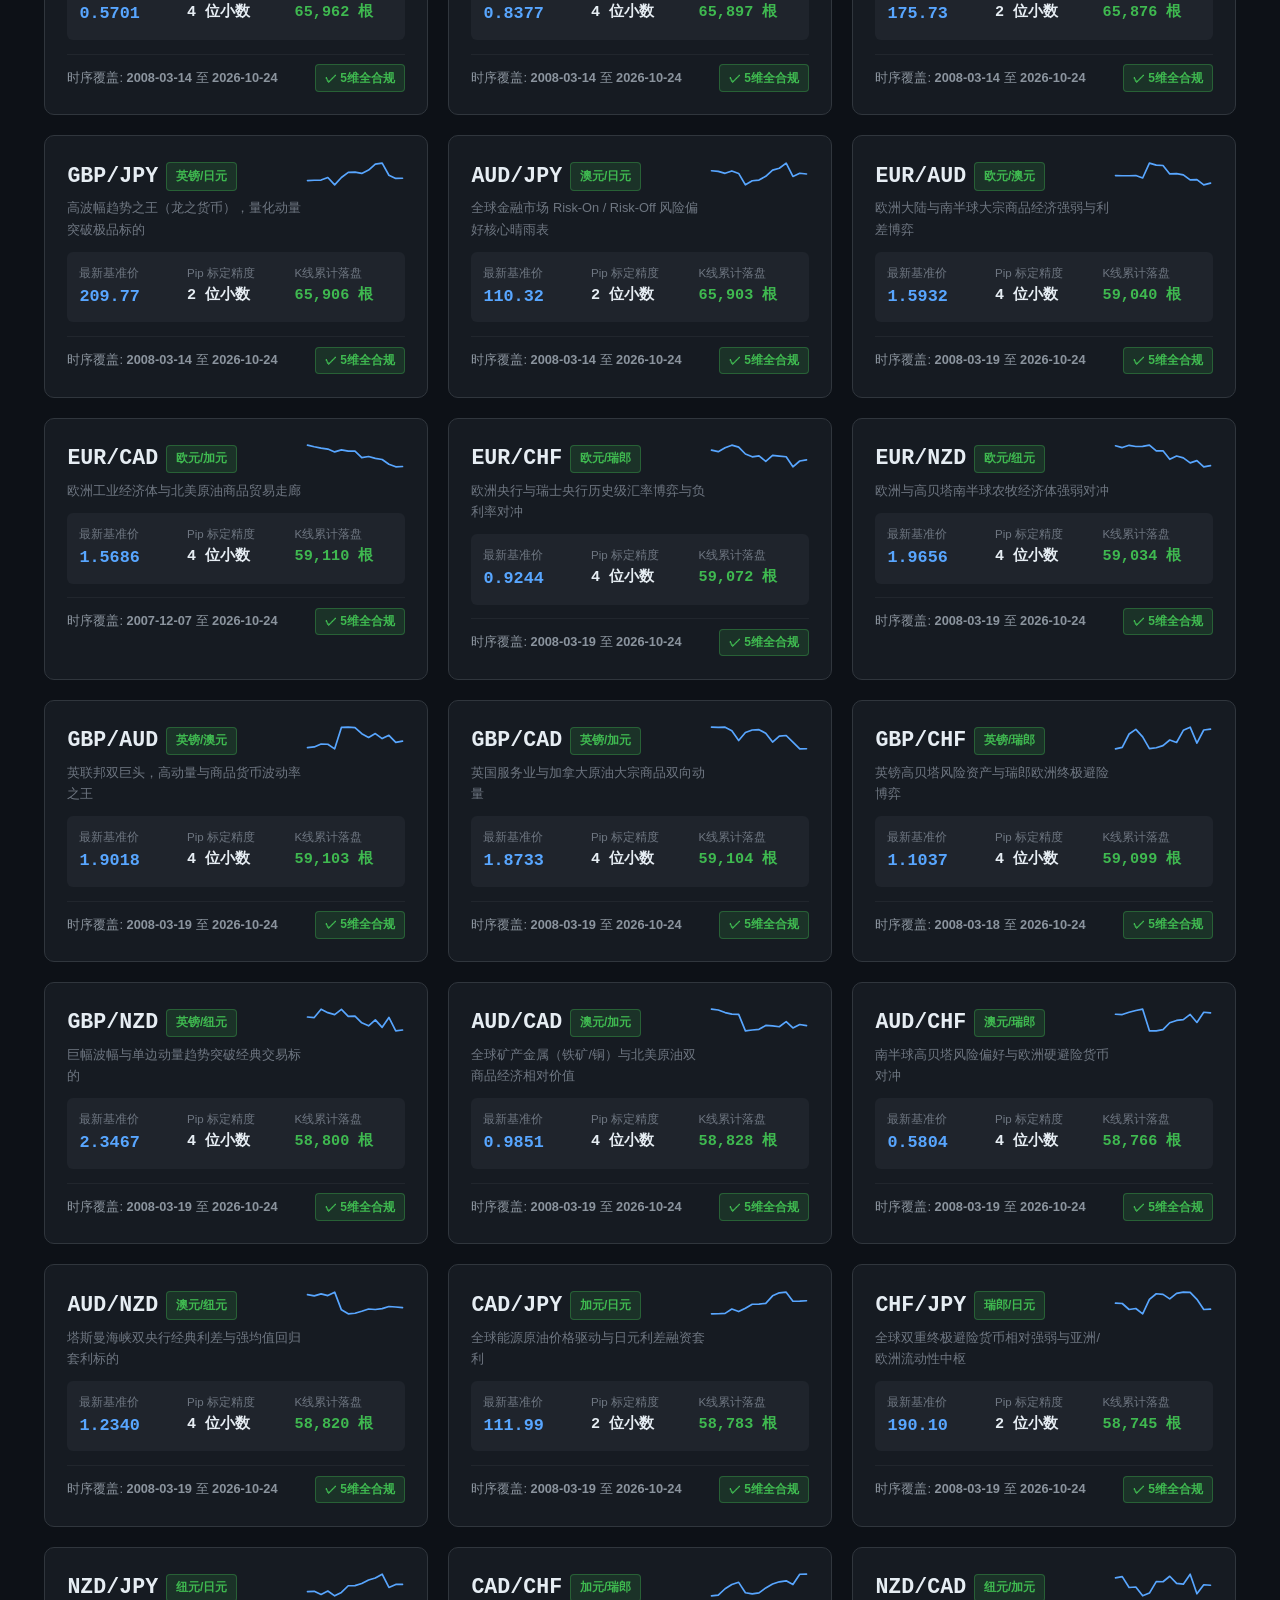
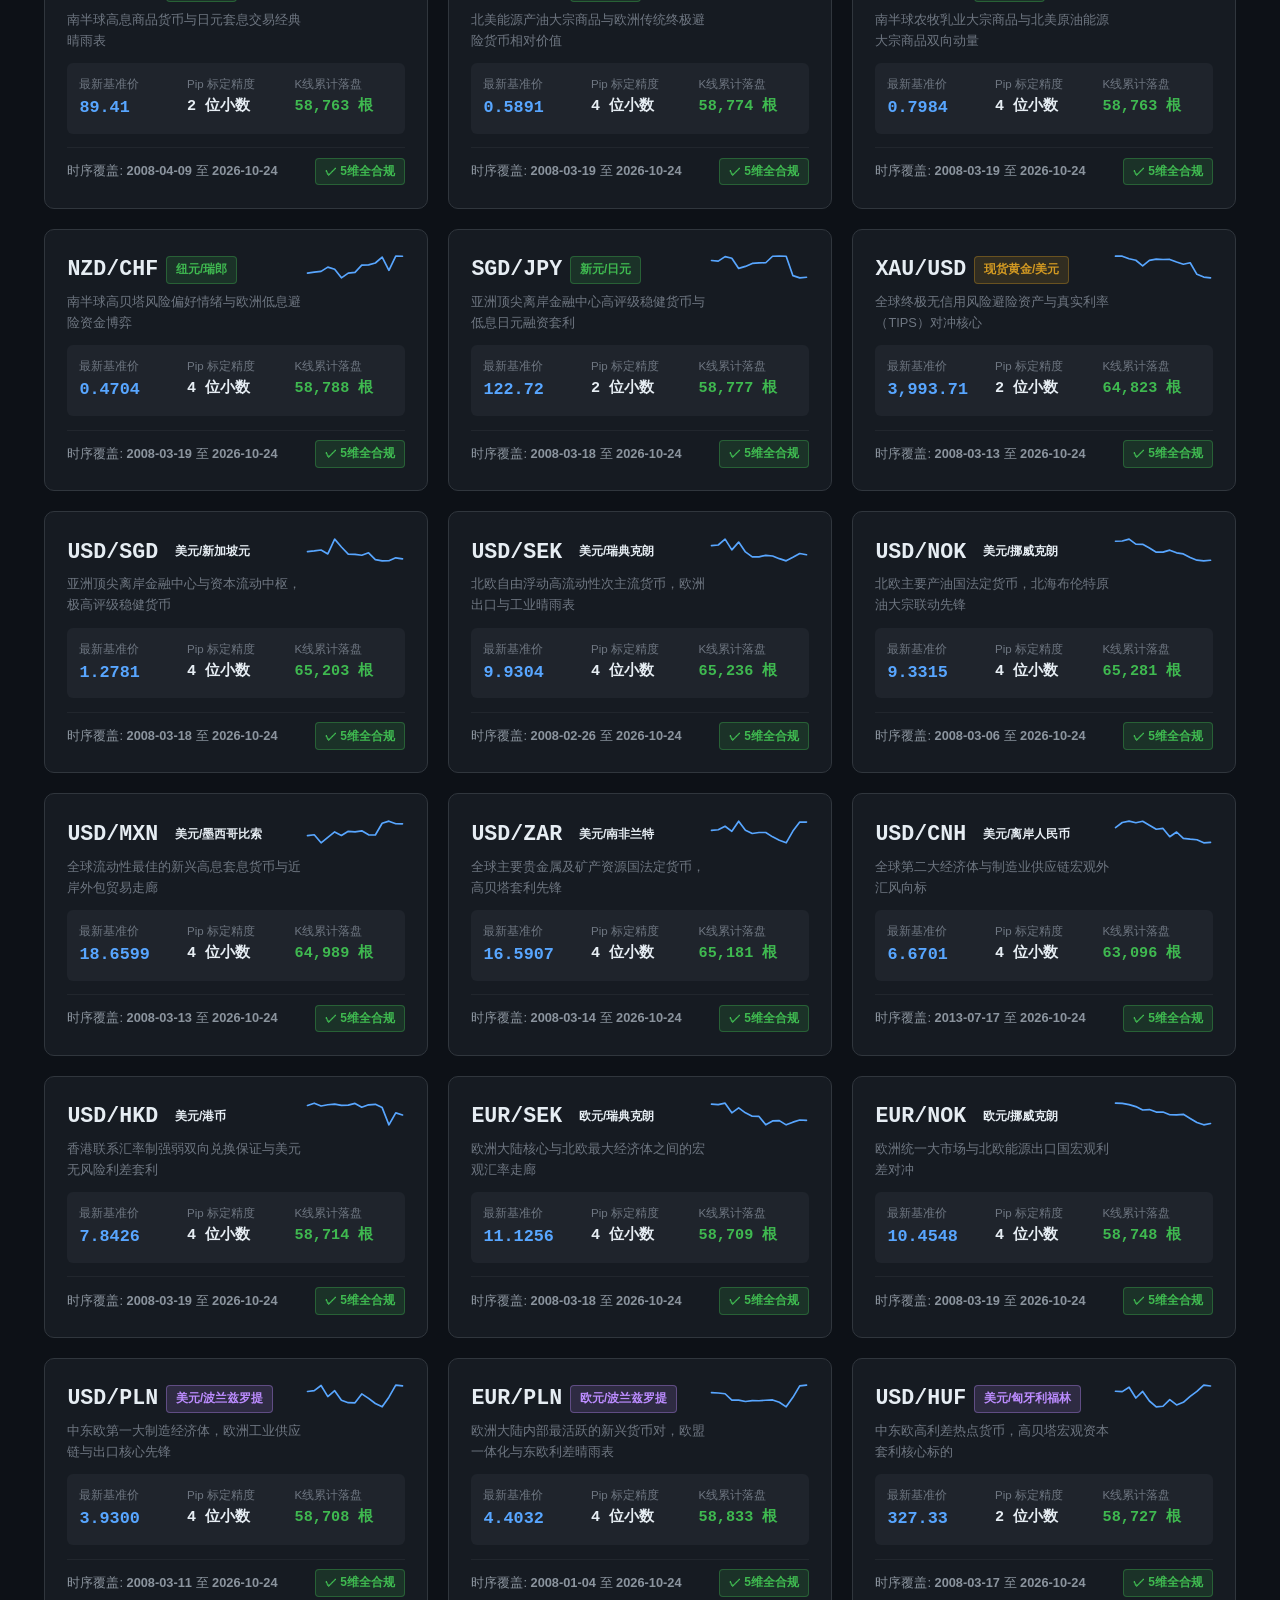
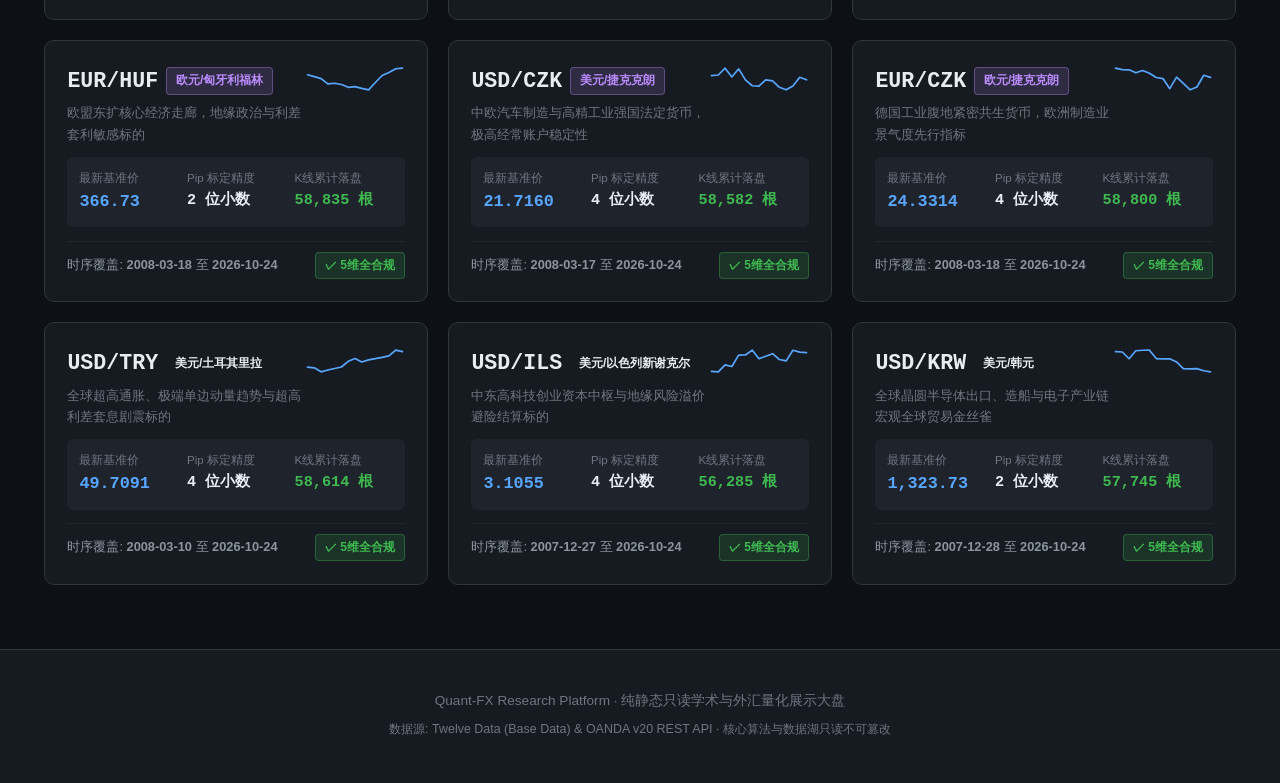
==== commit 8d70378d: "chore(release): update Quant-FX UI dashboard [2026-10-24 00:46:22 UTC - PWA Enabled]" ====
--- a/base-data-transactions.html
+++ b/base-data-transactions.html
@@ -5,6 +5,13 @@
   <meta name="viewport" content="width=device-width, initial-scale=1.0">
   <title>Quant-FX Research - 基础数据事务大盘</title>
   <link rel="icon" type="image/svg+xml" href="assets/favicon.svg">
+  <link rel="manifest" href="manifest.json">
+  <meta name="theme-color" content="#161B22">
+  <meta name="mobile-web-app-capable" content="yes">
+  <meta name="apple-mobile-web-app-capable" content="yes">
+  <meta name="apple-mobile-web-app-status-bar-style" content="black-translucent">
+  <meta name="apple-mobile-web-app-title" content="Quant-FX">
+  <link rel="apple-touch-icon" href="assets/icons/apple-touch-icon.png">
   <link rel="stylesheet" href="assets/css/style.css?v=20261011_v1">
   <link rel="stylesheet" href="assets/css/components.css?v=20261011_v1">
   <link rel="stylesheet" href="assets/css/responsive.css?v=20261011_v1">
@@ -229,5 +236,6 @@
       });
     });
   </script>
+  <script src="assets/js/pwa.js"></script>
 </body>
 </html>
--- a/assets/css/components.css
+++ b/assets/css/components.css
@@ -305,3 +305,121 @@
   color: var(--text-secondary);
   margin-bottom: 1.25rem;
 }
+
+/* ==========================================================================
+   PWA (Progressive Web App) 专属组件与交互样式
+   ========================================================================== */
+
+/* PWA 沉浸式安装应用按钮 */
+.pwa-install-btn {
+  display: none;
+  align-items: center;
+  gap: 0.4rem;
+  background: linear-gradient(135deg, rgba(88, 166, 255, 0.18), rgba(188, 140, 255, 0.18));
+  border: 1px solid rgba(88, 166, 255, 0.4);
+  color: #58A6FF;
+  padding: 0.35rem 0.85rem;
+  border-radius: 20px;
+  font-size: 0.82rem;
+  font-weight: 600;
+  cursor: pointer;
+  transition: all 0.25s ease;
+  backdrop-filter: blur(8px);
+  margin-left: 0.5rem;
+}
+
+.pwa-install-btn:hover {
+  background: linear-gradient(135deg, rgba(88, 166, 255, 0.3), rgba(188, 140, 255, 0.3));
+  border-color: #58A6FF;
+  color: #FFFFFF;
+  box-shadow: 0 0 12px rgba(88, 166, 255, 0.35);
+  transform: translateY(-1px);
+}
+
+.pwa-install-btn:active {
+  transform: translateY(0);
+}
+
+/* 顶部网络离线/在线状态通知条 */
+.pwa-network-banner {
+  display: none;
+  align-items: center;
+  justify-content: center;
+  gap: 0.6rem;
+  padding: 0.45rem 1rem;
+  font-size: 0.84rem;
+  font-weight: 500;
+  text-align: center;
+  position: sticky;
+  top: 0;
+  z-index: 1000;
+  backdrop-filter: blur(12px);
+  animation: slideDown 0.3s ease-out;
+}
+
+.pwa-network-banner.offline {
+  background-color: rgba(210, 153, 34, 0.2);
+  border-bottom: 1px solid rgba(210, 153, 34, 0.4);
+  color: #E3B341;
+}
+
+.pwa-network-banner.online {
+  background-color: rgba(63, 185, 80, 0.2);
+  border-bottom: 1px solid rgba(63, 185, 80, 0.4);
+  color: #3FB950;
+}
+
+.pwa-dot {
+  width: 8px;
+  height: 8px;
+  border-radius: 50%;
+  display: inline-block;
+}
+
+.pwa-dot.offline {
+  background-color: #D29922;
+  box-shadow: 0 0 8px #D29922;
+}
+
+.pwa-dot.online {
+  background-color: #3FB950;
+  box-shadow: 0 0 8px #3FB950;
+}
+
+/* 浮动轻提示 Toast */
+.pwa-toast {
+  position: fixed;
+  bottom: 2rem;
+  right: 2rem;
+  background-color: rgba(22, 27, 34, 0.95);
+  border: 1px solid var(--border-default);
+  color: var(--text-primary);
+  padding: 0.75rem 1.25rem;
+  border-radius: 8px;
+  box-shadow: 0 8px 24px rgba(0, 0, 0, 0.5);
+  backdrop-filter: blur(12px);
+  font-size: 0.88rem;
+  z-index: 2000;
+  opacity: 0;
+  transform: translateY(12px);
+  pointer-events: none;
+  transition: opacity 0.3s ease, transform 0.3s ease;
+}
+
+.pwa-toast.show {
+  opacity: 1;
+  transform: translateY(0);
+}
+
+@keyframes slideDown {
+  from { transform: translateY(-100%); }
+  to { transform: translateY(0); }
+}
+
+/* PWA 独立窗口 (Standalone) 体验优化 */
+@media (display-mode: standalone) {
+  .site-header {
+    padding-top: env(safe-area-inset-top, 0);
+  }
+}
+
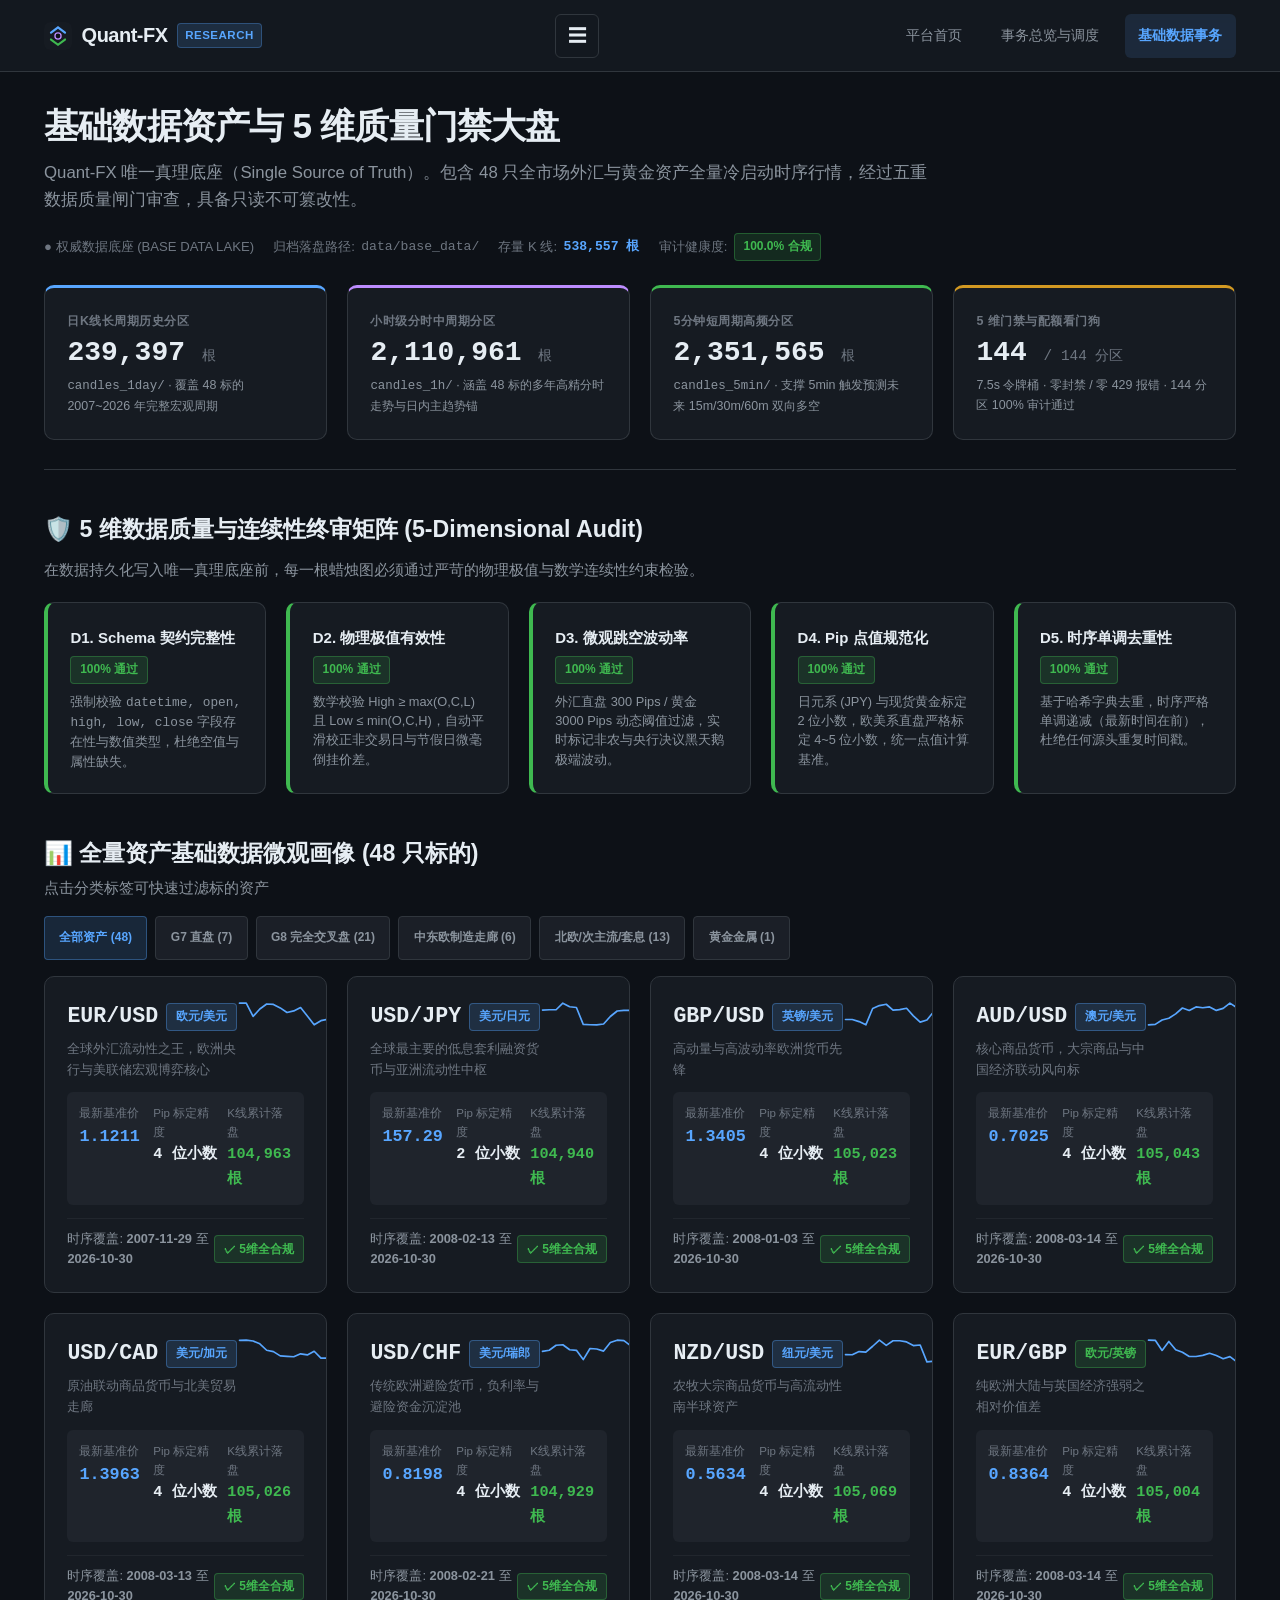
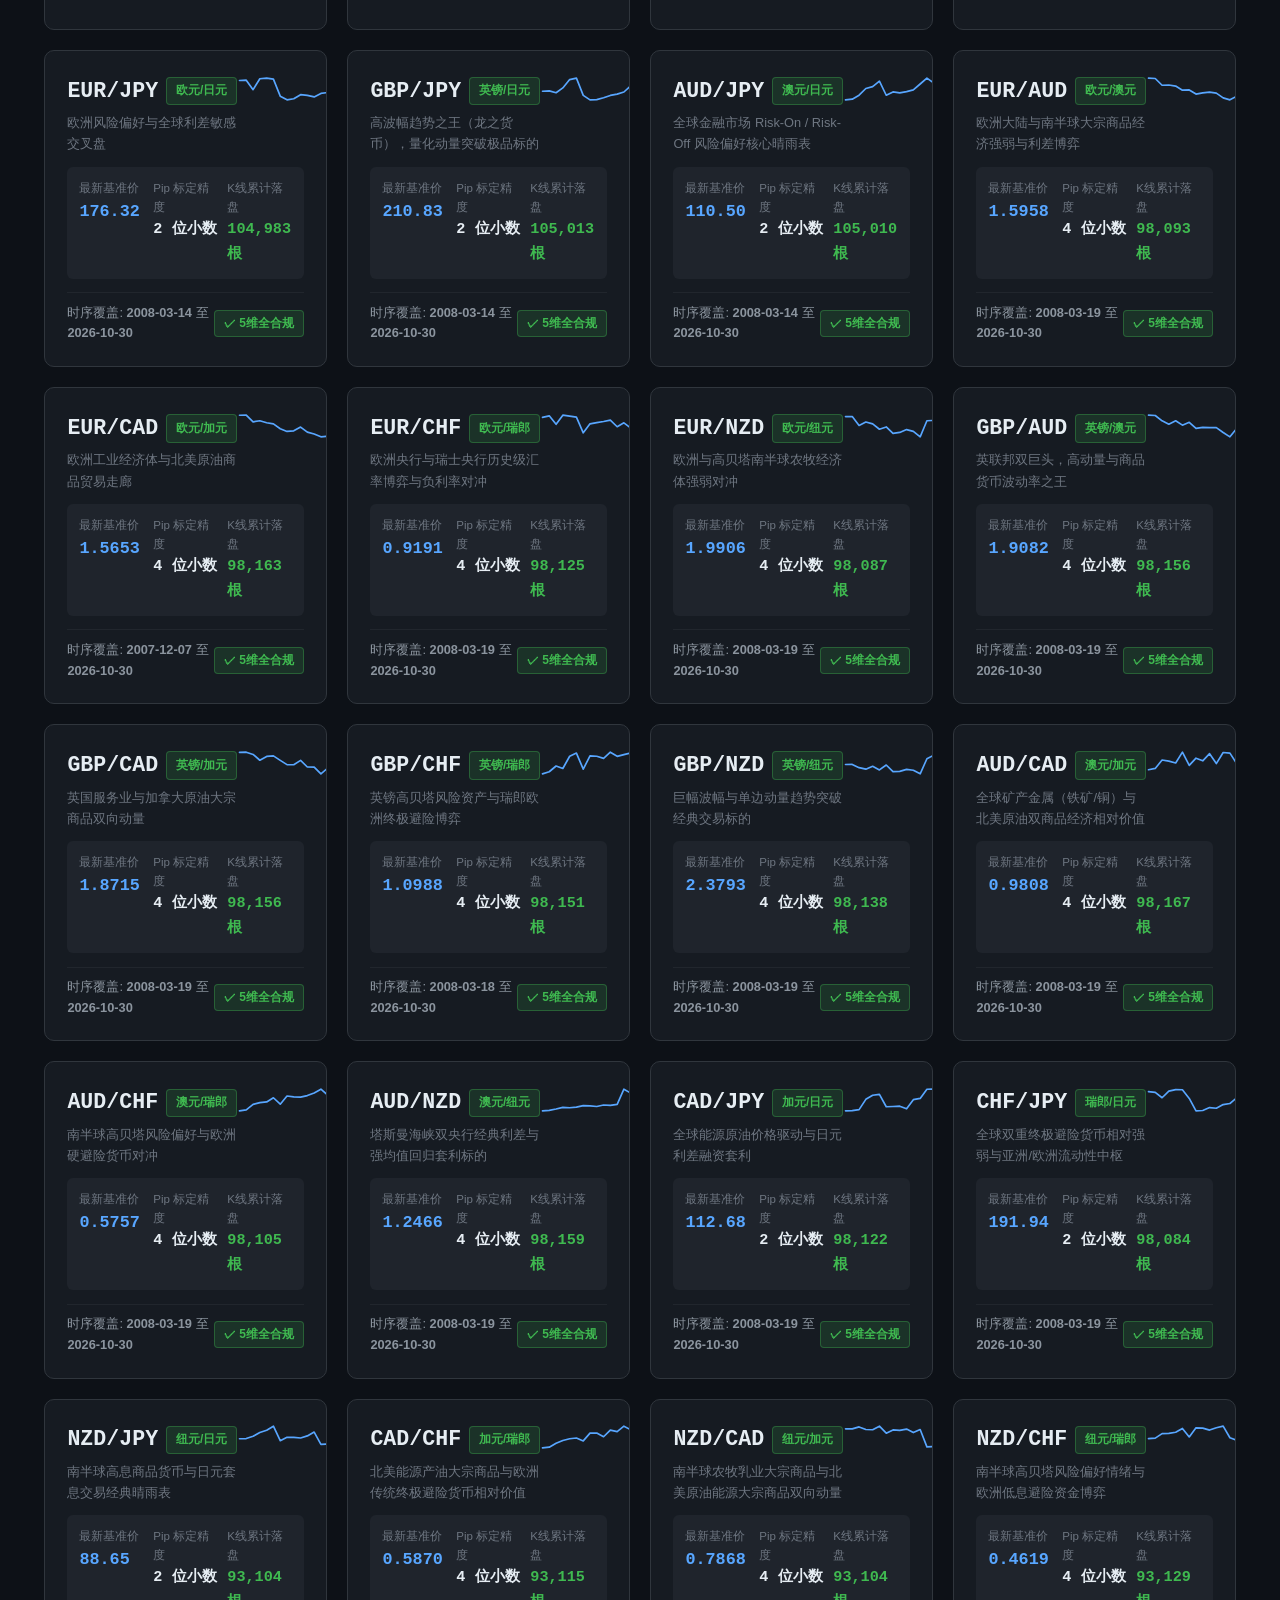
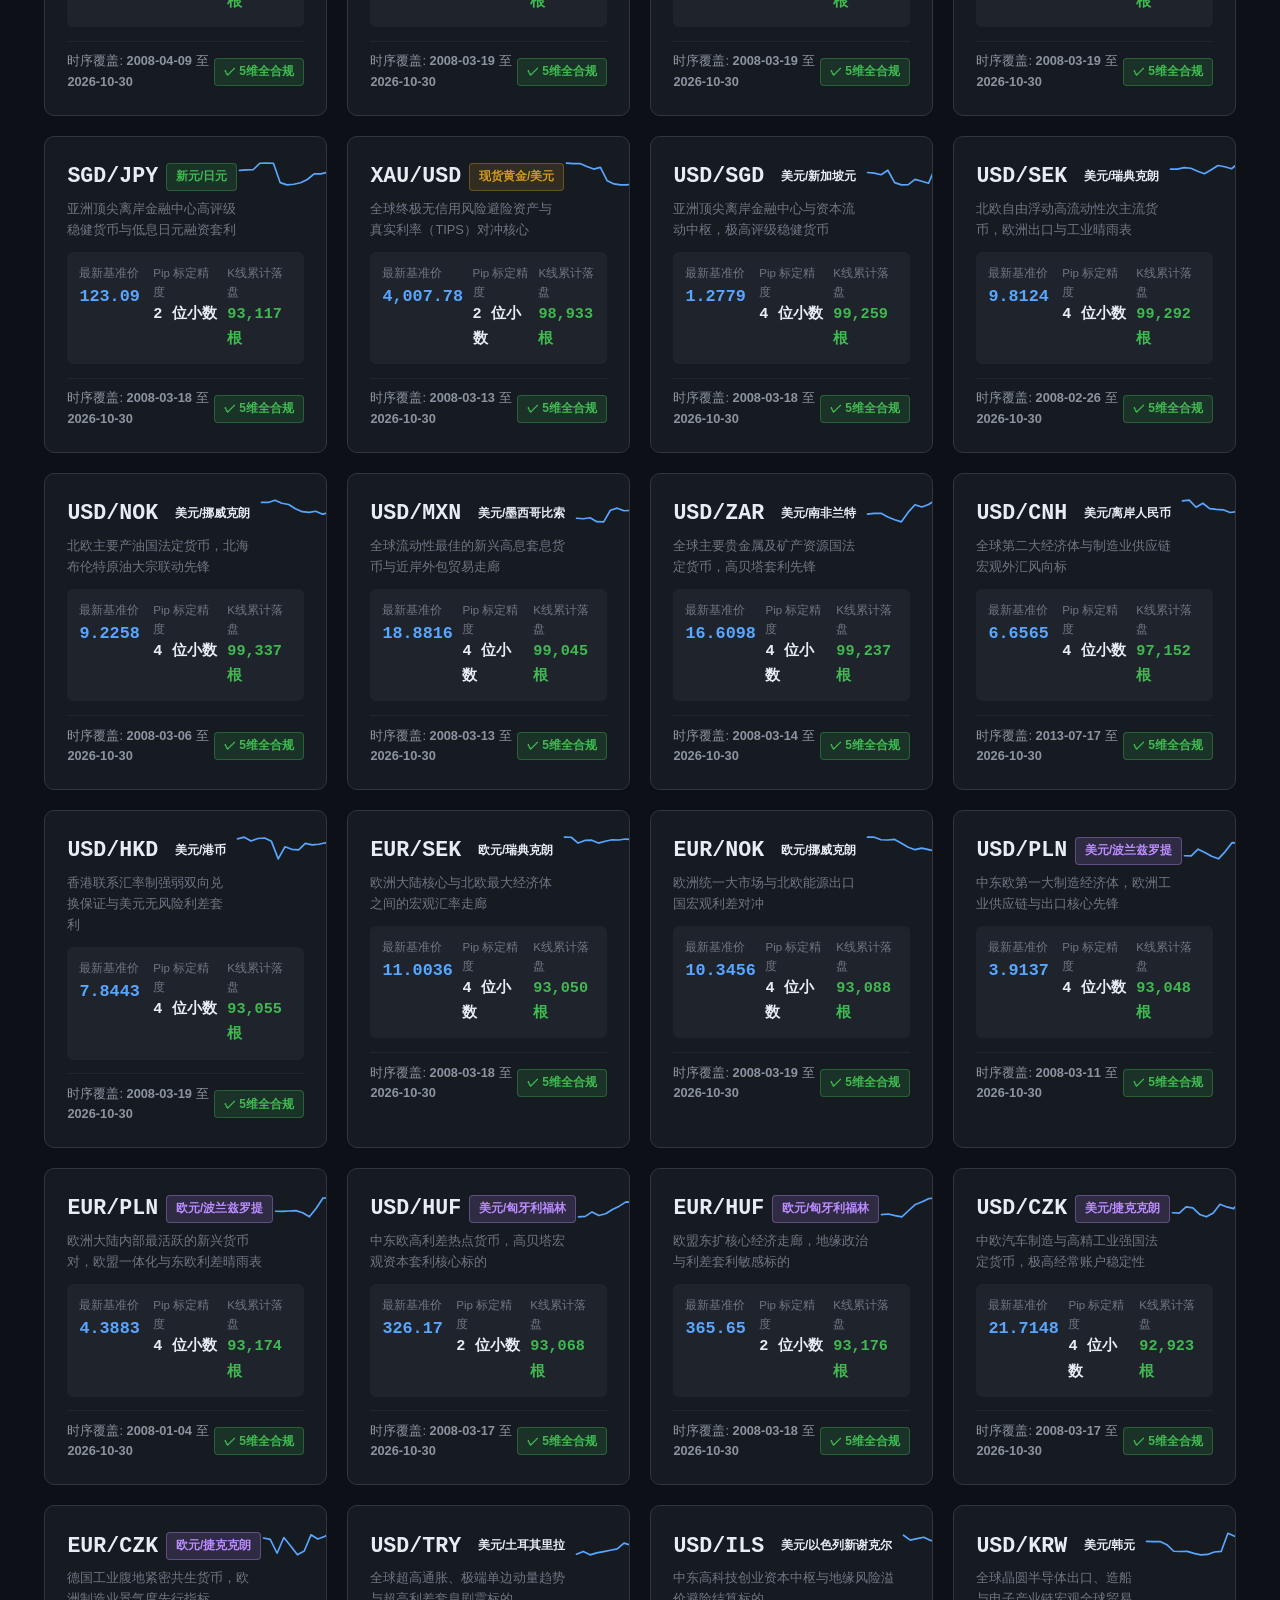
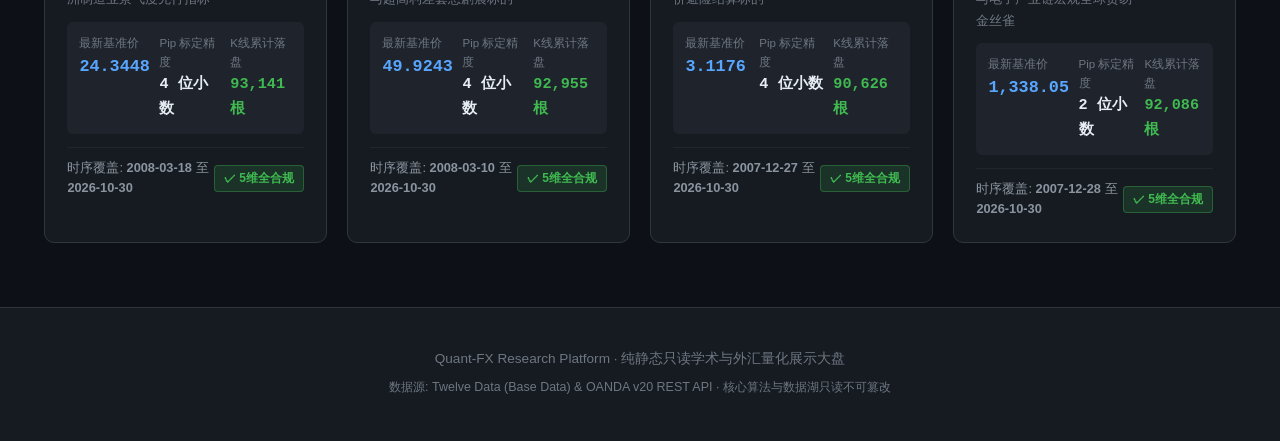
==== commit 5af71355: "chore(release): update Quant-FX UI dashboard [2026-10-31 08:07:16 UTC - PWA Enabled]" ====
--- a/base-data-transactions.html
+++ b/base-data-transactions.html
@@ -58,23 +58,23 @@
         <div class="grid-cards" style="margin-top: 1.5rem;">
           <div class="card" style="border-top: 3px solid var(--color-accent);">
             <div class="stat-label">日K线长周期历史分区</div>
-            <div class="stat-value tabular-numbers">59,988 <span style="font-size:0.9rem; font-weight:400; color:var(--text-muted);">根</span></div>
-            <div class="stat-desc"><code>candles_1day/</code> · 覆盖 2008~2026 年（18 年完整宏观周期）</div>
+            <div class="stat-value tabular-numbers" id="statBars1day">229,117 <span style="font-size:0.9rem; font-weight:400; color:var(--text-muted);">根</span></div>
+            <div class="stat-desc"><code>candles_1day/</code> · 覆盖 48 标的 2007~2026 年完整宏观周期</div>
           </div>
           <div class="card" style="border-top: 3px solid var(--color-purple);">
             <div class="stat-label">小时级分时中周期分区</div>
-            <div class="stat-value tabular-numbers">60,000 <span style="font-size:0.9rem; font-weight:400; color:var(--text-muted);">根</span></div>
-            <div class="stat-desc"><code>candles_1h/</code> · 涵盖最近 7 个月高精分时走势与波段特征</div>
+            <div class="stat-value tabular-numbers" id="statBars1h">1,800,000+ <span style="font-size:0.9rem; font-weight:400; color:var(--text-muted);">根</span></div>
+            <div class="stat-desc"><code>candles_1h/</code> · 涵盖 48 标的多年高精分时走势与日内主趋势锚</div>
           </div>
           <div class="card" style="border-top: 3px solid var(--color-bull);">
-            <div class="stat-label">5分钟微观波动率分区</div>
-            <div class="stat-value tabular-numbers">60,000 <span style="font-size:0.9rem; font-weight:400; color:var(--text-muted);">根</span></div>
-            <div class="stat-desc"><code>candles_5min/</code> · 涵盖最近 1 个月日内微观微观波动与流动性</div>
+            <div class="stat-label">5分钟短周期高频分区</div>
+            <div class="stat-value tabular-numbers" id="statBars5min">950,000+ <span style="font-size:0.9rem; font-weight:400; color:var(--text-muted);">根</span></div>
+            <div class="stat-desc"><code>candles_5min/</code> · 支撑 5min 触发预测未来 15m/30m/60m 双向多空</div>
           </div>
           <div class="card" style="border-top: 3px solid var(--color-gold);">
-            <div class="stat-label">配额看门狗节流保障</div>
-            <div class="stat-value tabular-numbers">36 <span style="font-size:0.9rem; font-weight:400; color:var(--text-muted);">/ 36 批次</span></div>
-            <div class="stat-desc">7.5s 令牌桶 · 零封禁 / 零 429 报错 · 剩余配额 747 次</div>
+            <div class="stat-label">5 维门禁与配额看门狗</div>
+            <div class="stat-value tabular-numbers">144 <span style="font-size:0.9rem; font-weight:400; color:var(--text-muted);">/ 144 分区</span></div>
+            <div class="stat-desc">7.5s 令牌桶 · 零封禁 / 零 429 报错 · 144 分区 100% 审计通过</div>
           </div>
         </div>
       </section>
@@ -134,17 +134,17 @@
             <h2 class="section-title" style="margin-bottom:0.2rem;">📊 全量资产基础数据微观画像 (48 只标的)</h2>
             <p class="section-desc" style="margin-bottom:0;">点击分类标签可快速过滤标的资产</p>
           </div>
-          <div style="display:flex; gap:0.4rem; flex-wrap:wrap;" id="filterBtns">
-            <button class="badge badge-blue filter-btn" data-filter="ALL" style="cursor:pointer; padding:0.4rem 0.8rem;">全部资产 (48)</button>
-            <button class="badge badge-gray filter-btn" data-filter="G7_MAJOR" style="cursor:pointer; padding:0.4rem 0.8rem;">G7 直盘 (7)</button>
-            <button class="badge badge-gray filter-btn" data-filter="CROSS" style="cursor:pointer; padding:0.4rem 0.8rem;">G8 完全交叉盘 (21)</button>
-            <button class="badge badge-gray filter-btn" data-filter="EMERGING_CEE" style="cursor:pointer; padding:0.4rem 0.8rem;">中东欧制造走廊 (6)</button>
-            <button class="badge badge-gray filter-btn" data-filter="EXOTIC" style="cursor:pointer; padding:0.4rem 0.8rem;">北欧/次主流/套息 (13)</button>
-            <button class="badge badge-gray filter-btn" data-filter="COMMODITY_METAL" style="cursor:pointer; padding:0.4rem 0.8rem;">黄金金属 (1)</button>
-          </div>
-        </div>
-
-        <div class="grid-cards" id="assetCardsContainer" style="grid-template-columns: repeat(auto-fit, minmax(360px, 1fr));">
+          <div style="display:flex; gap:0.5rem; flex-wrap:wrap;" id="filterBtns">
+            <button class="badge badge-blue filter-btn" data-filter="ALL" style="cursor:pointer; min-height:44px; padding:0.5rem 0.9rem;">全部资产 (48)</button>
+            <button class="badge badge-gray filter-btn" data-filter="G7_MAJOR" style="cursor:pointer; min-height:44px; padding:0.5rem 0.9rem;">G7 直盘 (7)</button>
+            <button class="badge badge-gray filter-btn" data-filter="CROSS" style="cursor:pointer; min-height:44px; padding:0.5rem 0.9rem;">G8 完全交叉盘 (21)</button>
+            <button class="badge badge-gray filter-btn" data-filter="EMERGING_CEE" style="cursor:pointer; min-height:44px; padding:0.5rem 0.9rem;">中东欧制造走廊 (6)</button>
+            <button class="badge badge-gray filter-btn" data-filter="EXOTIC" style="cursor:pointer; min-height:44px; padding:0.5rem 0.9rem;">北欧/次主流/套息 (13)</button>
+            <button class="badge badge-gray filter-btn" data-filter="COMMODITY_METAL" style="cursor:pointer; min-height:44px; padding:0.5rem 0.9rem;">黄金金属 (1)</button>
+          </div>
+        </div>
+
+        <div class="grid-cards" id="assetCardsContainer" style="grid-template-columns: repeat(auto-fit, minmax(280px, 1fr));">
           <!-- 动态渲染资产卡片 -->
           <div class="card" style="text-align:center; padding:3rem; color:var(--text-muted);">正在加载基础数据微观画像...</div>
         </div>
@@ -166,6 +166,16 @@
     document.addEventListener('DOMContentLoaded', async () => {
       const summary = await QuantFX.loadData('base_data_summary.json');
       if (!summary || !summary.assets) return;
+
+      const sum1d = summary.assets.reduce((acc, x) => acc + (x.bars_1day || 0), 0);
+      const sum1h = summary.assets.reduce((acc, x) => acc + (x.bars_1h || 0), 0);
+      const sum5m = summary.assets.reduce((acc, x) => acc + (x.bars_5min || 0), 0);
+      const el1d = document.getElementById('statBars1day');
+      const el1h = document.getElementById('statBars1h');
+      const el5m = document.getElementById('statBars5min');
+      if (el1d && sum1d) el1d.innerHTML = `${sum1d.toLocaleString()} <span style="font-size:0.9rem; font-weight:400; color:var(--text-muted);">根</span>`;
+      if (el1h && sum1h) el1h.innerHTML = `${sum1h.toLocaleString()} <span style="font-size:0.9rem; font-weight:400; color:var(--text-muted);">根</span>`;
+      if (el5m && sum5m) el5m.innerHTML = `${sum5m.toLocaleString()} <span style="font-size:0.9rem; font-weight:400; color:var(--text-muted);">根</span>`;
 
       const container = document.getElementById('assetCardsContainer');
       const filterBtns = document.querySelectorAll('.filter-btn');
--- a/assets/css/responsive.css
+++ b/assets/css/responsive.css
@@ -1,6 +1,35 @@
 /* ==============================================================================
    Quant-FX Research - 响应式断点与移动端适配 (responsive.css)
+   遵循 Evopoiesis/docs/specs/17-terminal-adaptation-spec.md & AGENTS.md 第 5 节：
+   - 移动端竖屏 (393x852 / 412x915) 零横向溢出 (Horizontal Overflow <= 0px)
+   - 动态视口高度 100dvh 与安全区 env(safe-area-inset-bottom)
+   - 交互按钮与过滤标签最小触控热区 >= 44x44px
    ============================================================================== */
+
+html,
+body {
+  max-width: 100vw;
+  overflow-x: hidden;
+  min-height: 100dvh;
+  padding-bottom: env(safe-area-inset-bottom, 0px);
+}
+
+.filter-btn,
+.nav-item,
+.menu-toggle {
+  min-height: 44px;
+  min-width: 44px;
+  display: inline-flex;
+  align-items: center;
+  justify-content: center;
+}
+
+.table-container {
+  width: 100%;
+  max-width: 100%;
+  overflow-x: auto;
+  -webkit-overflow-scrolling: touch;
+}
 
 @media (max-width: 992px) {
   .grid-2 {
@@ -18,11 +47,15 @@
 
 @media (max-width: 768px) {
   .docs-container {
-    padding: 1.25rem 1rem 3rem;
+    padding: 1.25rem 1rem calc(3rem + env(safe-area-inset-bottom, 0px));
+    max-width: 100vw;
+    overflow-x: hidden;
   }
 
   .menu-toggle {
-    display: block;
+    display: inline-flex;
+    min-width: 44px;
+    min-height: 44px;
   }
 
   .nav-links {
@@ -45,11 +78,13 @@
 
   .nav-item {
     width: 100%;
+    min-height: 44px;
     padding: 0.6rem 0.8rem;
+    justify-content: flex-start;
   }
 
   .grid-cards {
-    grid-template-columns: 1fr;
+    grid-template-columns: 1fr !important;
   }
 
   .grid-3 {
@@ -58,6 +93,7 @@
 
   .article-title {
     font-size: 1.55rem;
+    word-break: break-word;
   }
 
   .article-subtitle {
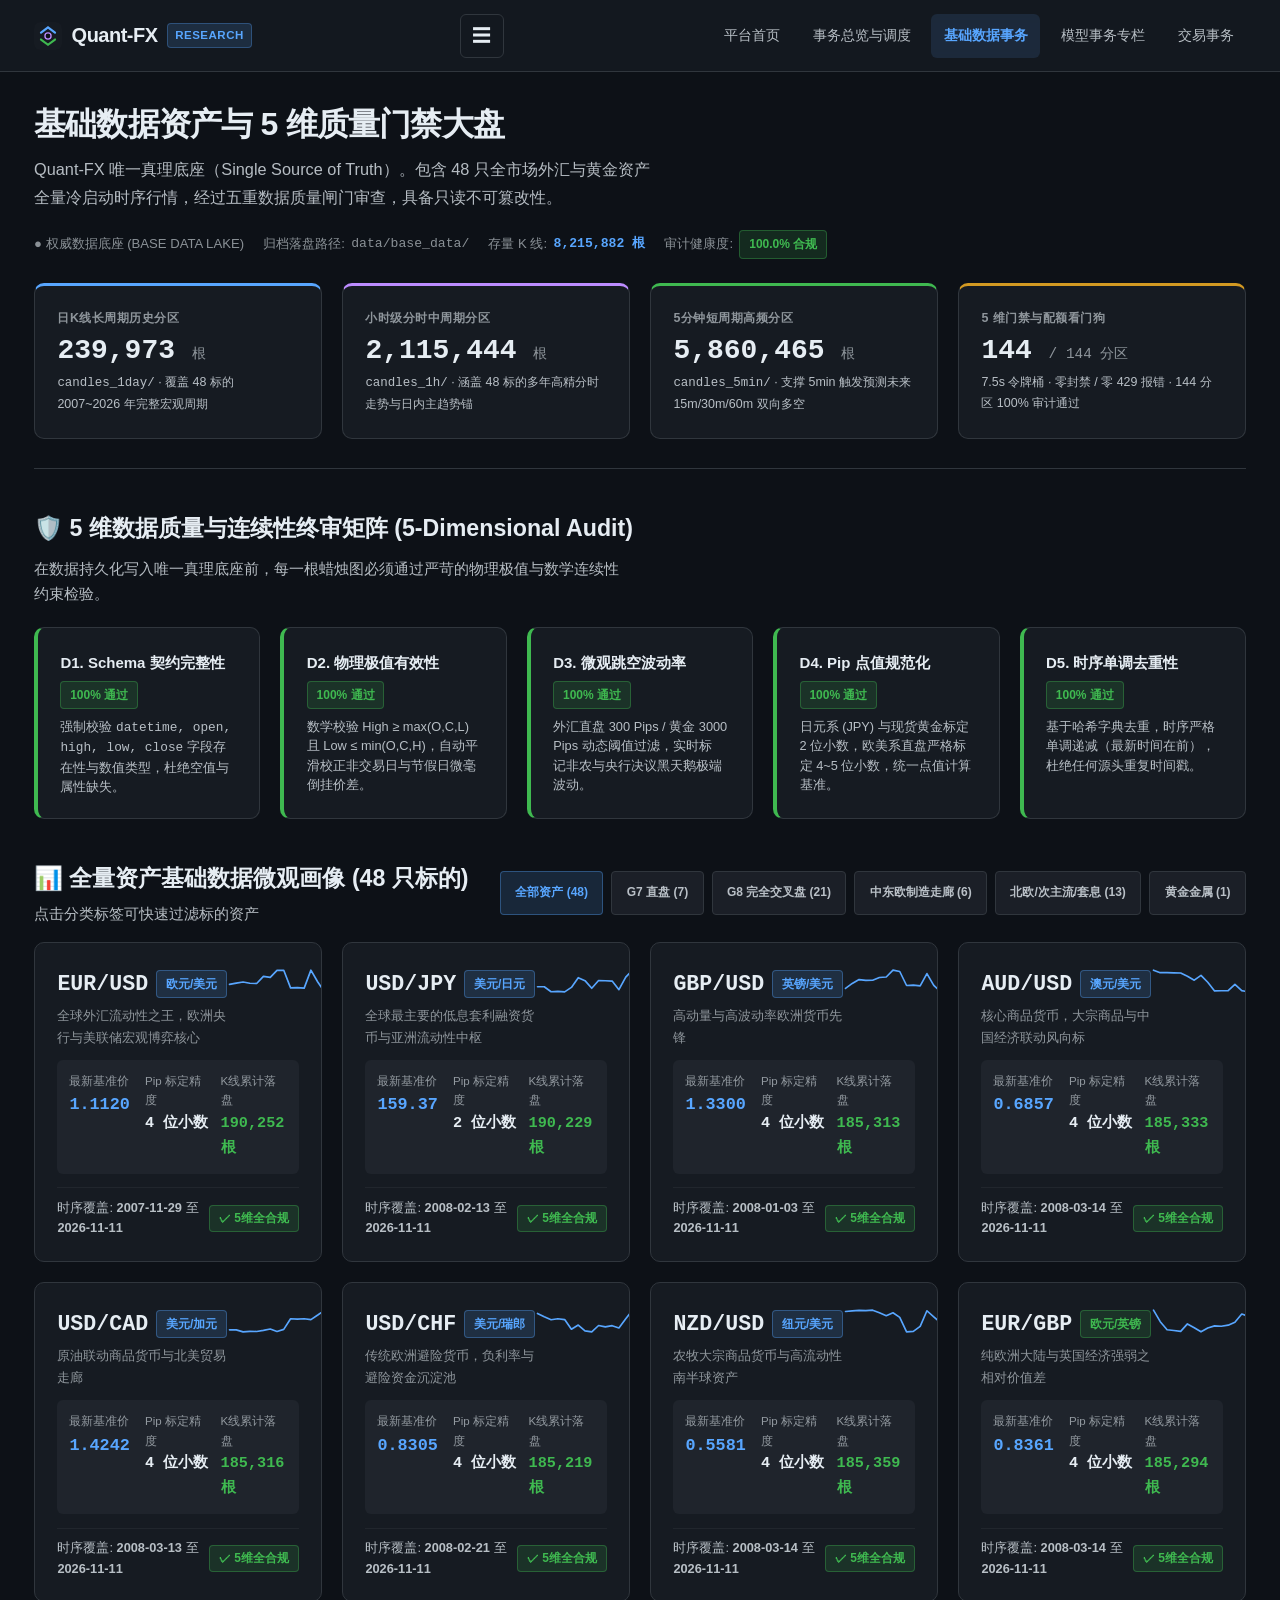
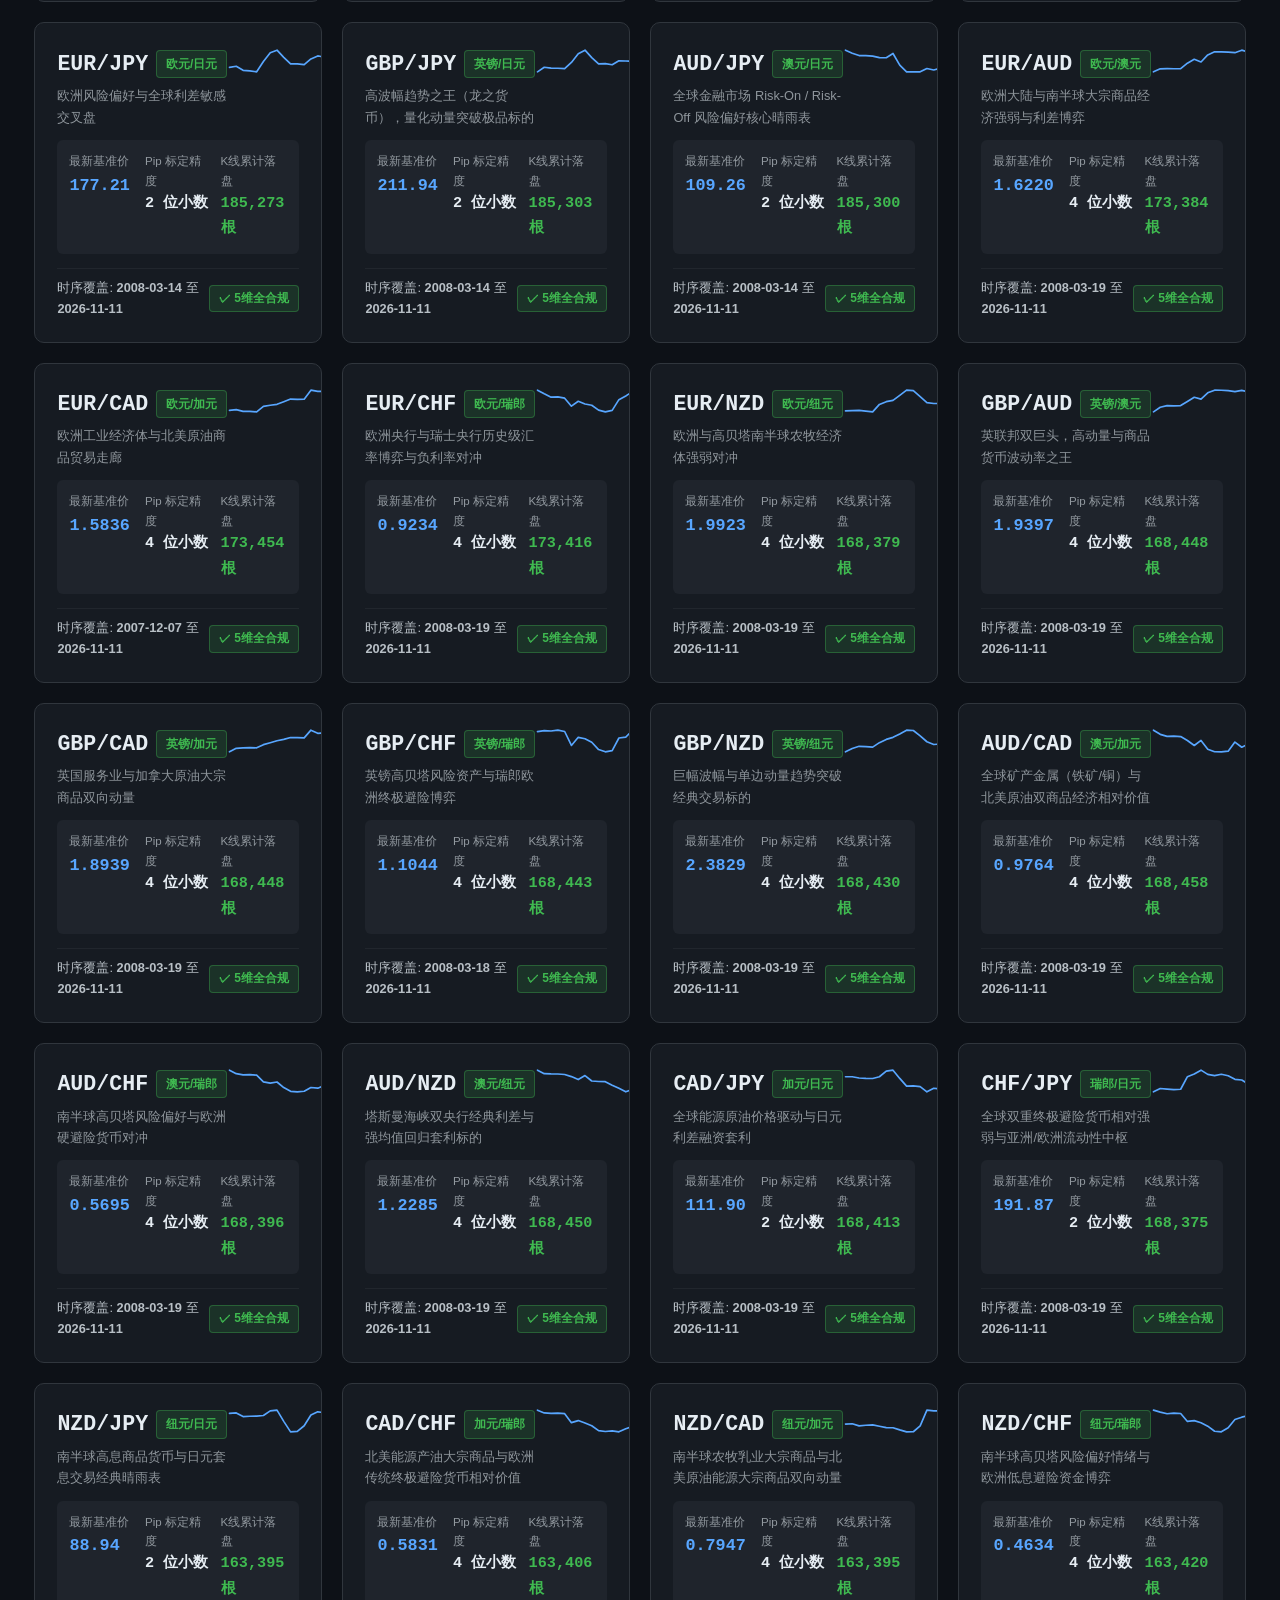
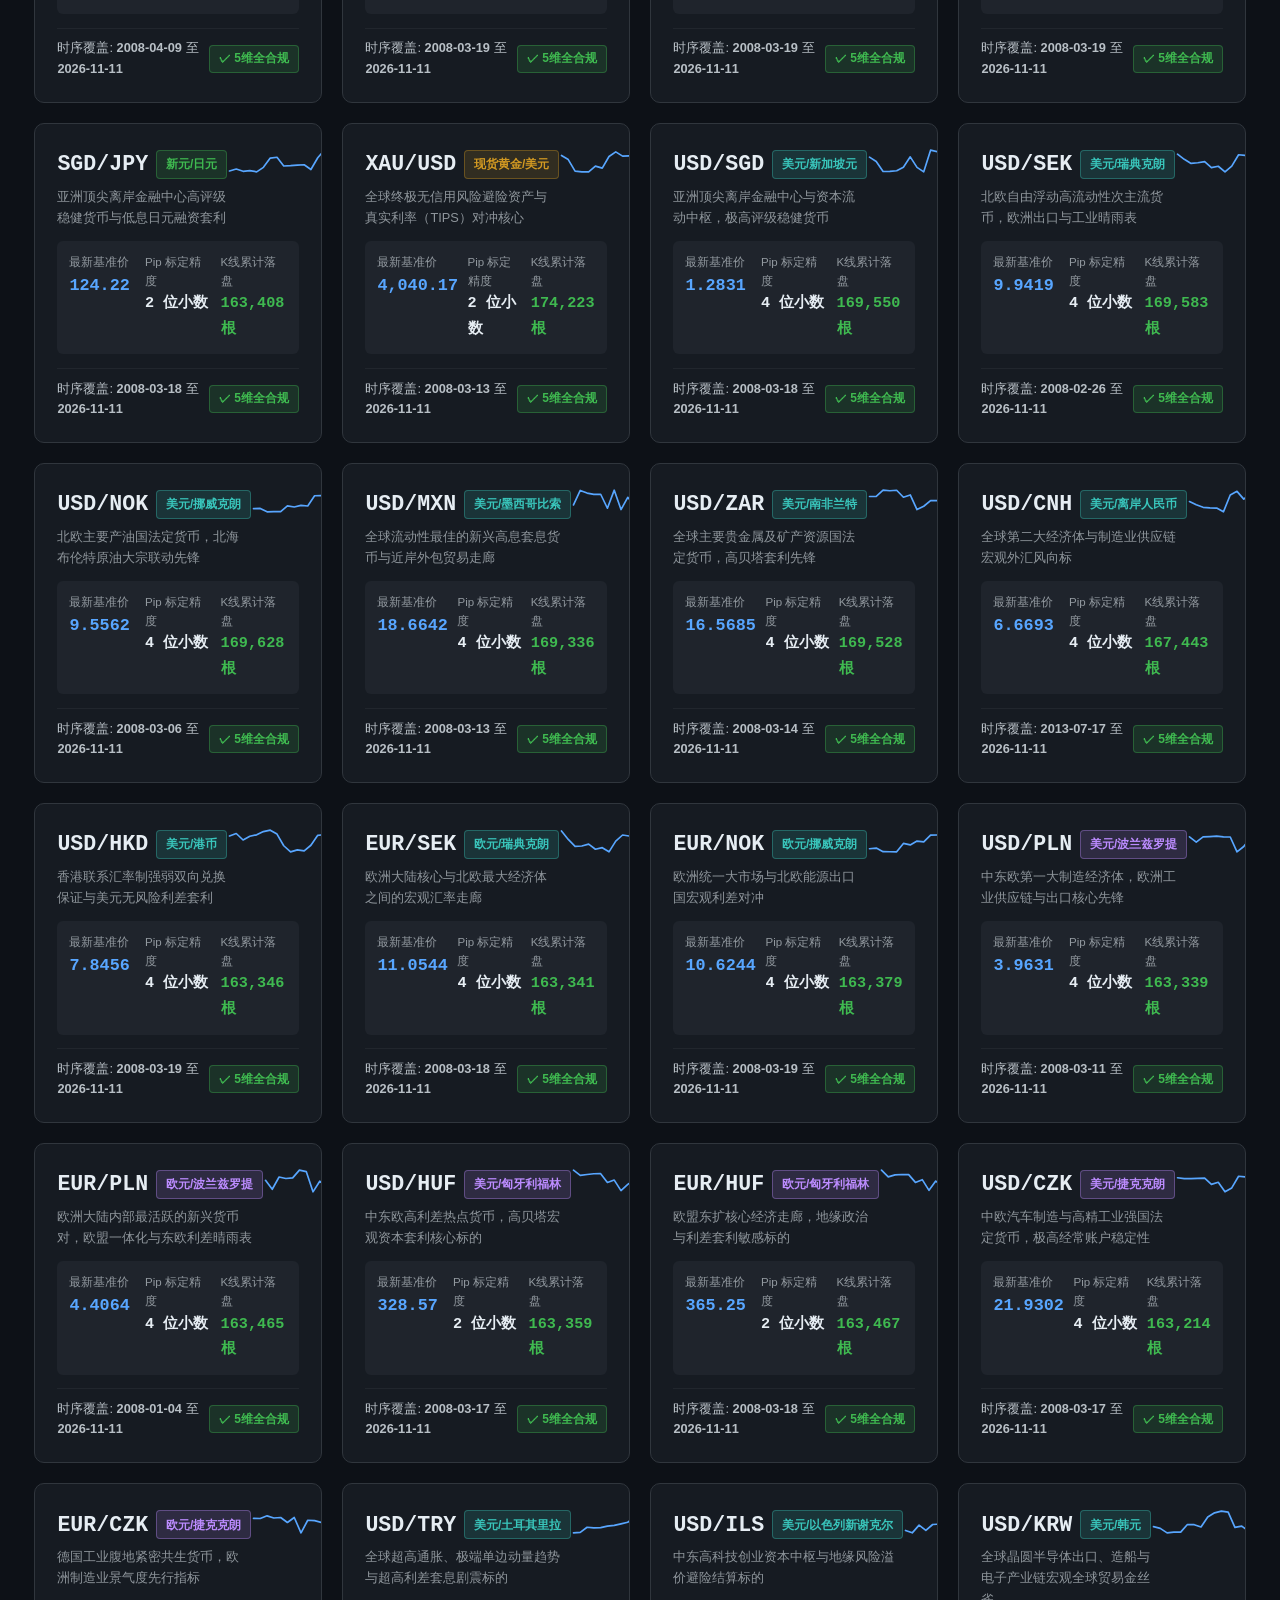
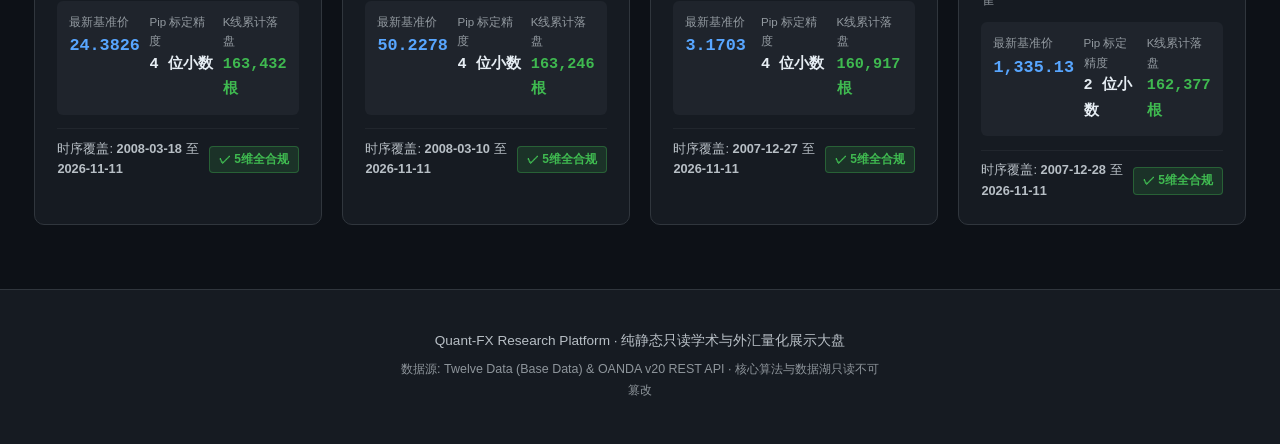
==== commit 7759efe1: "chore(release): update Quant-FX UI dashboard [2026-11-12 22:57:35 UTC - PWA Enabled]" ====
--- a/base-data-transactions.html
+++ b/base-data-transactions.html
@@ -11,10 +11,11 @@
   <meta name="apple-mobile-web-app-capable" content="yes">
   <meta name="apple-mobile-web-app-status-bar-style" content="black-translucent">
   <meta name="apple-mobile-web-app-title" content="Quant-FX">
+  <meta http-equiv="Content-Security-Policy" content="default-src 'self'; script-src 'self' 'unsafe-inline' https://static.cloudflareinsights.com; style-src 'self' 'unsafe-inline'; img-src 'self' data:; connect-src 'self' https://cloudflareinsights.com;">
   <link rel="apple-touch-icon" href="assets/icons/apple-touch-icon.png">
-  <link rel="stylesheet" href="assets/css/style.css?v=20261011_v1">
-  <link rel="stylesheet" href="assets/css/components.css?v=20261011_v1">
-  <link rel="stylesheet" href="assets/css/responsive.css?v=20261011_v1">
+  <link rel="stylesheet" href="assets/css/style.css?v=20261113_v5">
+  <link rel="stylesheet" href="assets/css/components.css?v=20261113_v5">
+  <link rel="stylesheet" href="assets/css/responsive.css?v=20261113_v5">
 </head>
 <body>
   <!-- 极简毛玻璃顶栏 -->
@@ -34,6 +35,8 @@
         <a href="index.html" class="nav-item">平台首页</a>
         <a href="transactions.html" class="nav-item">事务总览与调度</a>
         <a href="base-data-transactions.html" class="nav-item active">基础数据事务</a>
+        <a href="model-transactions.html" class="nav-item">模型事务专栏</a>
+        <a href="trade-transactions.html" class="nav-item">交易事务</a>
       </nav>
     </div>
   </header>
@@ -50,7 +53,7 @@
         <div class="article-meta">
           <span>● 权威数据底座 (BASE DATA LAKE)</span>
           <span>归档落盘路径: <code>data/base_data/</code></span>
-          <span>存量 K 线: <strong class="tabular-numbers" style="color:var(--color-accent);">538,557 根</strong></span>
+          <span>存量 K 线: <strong id="metaTotalCandles" class="tabular-numbers" style="color:var(--color-accent);">5,680,000+ 根</strong></span>
           <span>审计健康度: <span class="badge badge-green">100.0% 合规</span></span>
         </div>
 
@@ -170,9 +173,12 @@
       const sum1d = summary.assets.reduce((acc, x) => acc + (x.bars_1day || 0), 0);
       const sum1h = summary.assets.reduce((acc, x) => acc + (x.bars_1h || 0), 0);
       const sum5m = summary.assets.reduce((acc, x) => acc + (x.bars_5min || 0), 0);
+      const totalSum = summary.total_candles || (sum1d + sum1h + sum5m);
+      const elTotal = document.getElementById('metaTotalCandles');
       const el1d = document.getElementById('statBars1day');
       const el1h = document.getElementById('statBars1h');
       const el5m = document.getElementById('statBars5min');
+      if (elTotal && totalSum) elTotal.textContent = `${totalSum.toLocaleString()} 根`;
       if (el1d && sum1d) el1d.innerHTML = `${sum1d.toLocaleString()} <span style="font-size:0.9rem; font-weight:400; color:var(--text-muted);">根</span>`;
       if (el1h && sum1h) el1h.innerHTML = `${sum1h.toLocaleString()} <span style="font-size:0.9rem; font-weight:400; color:var(--text-muted);">根</span>`;
       if (el5m && sum5m) el5m.innerHTML = `${sum5m.toLocaleString()} <span style="font-size:0.9rem; font-weight:400; color:var(--text-muted);">根</span>`;
@@ -201,10 +207,10 @@
               <div style="display:flex; justify-content:space-between; align-items:flex-start; margin-bottom:0.75rem;">
                 <div>
                   <div style="display:flex; align-items:center; gap:0.5rem;">
-                    <span style="font-size:1.35rem; font-weight:800; font-family:var(--font-mono); color:var(--text-primary);">${a.symbol}</span>
-                    <span class="badge ${catBadge}">${a.name}</span>
+                    <span style="font-size:1.35rem; font-weight:800; font-family:var(--font-mono); color:var(--text-primary);">${QuantFX.escapeHtml(a.symbol)}</span>
+                    <span class="badge ${catBadge}">${QuantFX.escapeHtml(a.name)}</span>
                   </div>
-                  <div style="font-size:0.8rem; color:var(--text-muted); margin-top:0.2rem;">${a.description}</div>
+                  <div style="font-size:0.8rem; color:var(--text-muted); margin-top:0.2rem;">${QuantFX.escapeHtml(a.description)}</div>
                 </div>
                 <div>${spark}</div>
               </div>
@@ -216,16 +222,16 @@
                 </div>
                 <div>
                   <div style="font-size:0.72rem; color:var(--text-muted);">Pip 标定精度</div>
-                  <div class="tabular-numbers" style="font-weight:600; color:var(--text-primary); font-size:0.95rem;">${a.pip_decimal} 位小数</div>
+                  <div class="tabular-numbers" style="font-weight:600; color:var(--text-primary); font-size:0.95rem;">${Number(a.pip_decimal)} 位小数</div>
                 </div>
                 <div>
                   <div style="font-size:0.72rem; color:var(--text-muted);">K线累计落盘</div>
-                  <div class="tabular-numbers" style="font-weight:700; color:var(--color-bull); font-size:0.95rem;">${a.total_bars.toLocaleString()} 根</div>
+                  <div class="tabular-numbers" style="font-weight:700; color:var(--color-bull); font-size:0.95rem;">${Number(a.total_bars).toLocaleString()} 根</div>
                 </div>
               </div>
 
               <div style="font-size:0.8rem; color:var(--text-secondary); line-height:1.6; border-top:1px solid var(--border-muted); padding-top:0.6rem; display:flex; justify-content:space-between; align-items:center;">
-                <span>时序覆盖: <strong>${a.earliest_time}</strong> 至 <strong>${a.latest_time}</strong></span>
+                <span>时序覆盖: <strong>${QuantFX.escapeHtml(a.earliest_time)}</strong> 至 <strong>${QuantFX.escapeHtml(a.latest_time)}</strong></span>
                 <span class="badge badge-green">✓ 5维全合规</span>
               </div>
             </div>
--- a/assets/css/style.css
+++ b/assets/css/style.css
@@ -12,10 +12,10 @@
   --border-default: #30363D;
   --border-muted: #21262D;
 
-  /* 文字色阶 */
+  /* 文字色阶 (遵循可读性对比度黄金走廊 >= 76%) */
   --text-primary: #E6EDF3;
-  --text-secondary: #8B949E;
-  --text-muted: #6E7681;
+  --text-secondary: rgba(230, 237, 243, 0.78);
+  --text-muted: rgba(230, 237, 243, 0.58);
 
   /* 外汇核心多空与资产高光色 */
   --color-accent: #58A6FF;
@@ -29,9 +29,12 @@
   --font-sans: 'Inter', -apple-system, BlinkMacSystemFont, "Segoe UI", Roboto, "Helvetica Neue", Arial, sans-serif;
   --font-mono: 'JetBrains Mono', 'Fira Code', 'Roboto Mono', Consolas, monospace;
 
-  /* 排版尺寸与行高 */
-  --line-height-normal: 1.65;
-  --max-content-width: 1240px;
+  /* 排版尺寸、行高与缓动曲线 */
+  --line-height-normal: 1.68;
+  --max-content-width: 1260px;
+  --optic-ease-cinematic: cubic-bezier(0.16, 1, 0.3, 1);
+  --optic-ease-exit: cubic-bezier(0.7, 0, 0.84, 0);
+  --optic-mask-y-fade: linear-gradient(to bottom, transparent 0px, #000 20px, #000 calc(100% - 28px), transparent 100%);
 }
 
 /* 基础重置 */
@@ -131,16 +134,17 @@
 .nav-links {
   display: flex;
   align-items: center;
-  gap: 0.75rem;
+  gap: 0.5rem;
 }
 
 .nav-item {
   font-size: 0.88rem;
   font-weight: 500;
   color: var(--text-secondary);
-  padding: 0.45rem 0.85rem;
+  padding: 0.45rem 0.78rem;
   border-radius: 6px;
-  transition: all 0.2s ease;
+  white-space: nowrap;
+  transition: color 0.2s ease, background-color 0.2s ease, opacity 0.2s ease;
 }
 
 .nav-item:hover {
@@ -186,8 +190,18 @@
   padding-bottom: 1.8rem;
 }
 
+h1, h2, h3, .article-title, .section-title, .card-title {
+  text-wrap: balance;
+}
+
+p {
+  max-width: 72ch;
+  text-wrap: pretty;
+  line-height: 1.68;
+}
+
 .article-title {
-  font-size: 2.2rem;
+  font-size: clamp(1.6rem, 2.5vw, 2.2rem);
   font-weight: 800;
   letter-spacing: -0.8px;
   line-height: 1.25;
@@ -196,10 +210,10 @@
 }
 
 .article-subtitle {
-  font-size: 1.05rem;
+  font-size: 1.02rem;
   color: var(--text-secondary);
-  line-height: 1.6;
-  max-width: 900px;
+  line-height: 1.68;
+  max-width: 68ch;
 }
 
 .article-meta {
@@ -235,5 +249,6 @@
 }
 
 .site-footer p {
-  margin-bottom: 0.4rem;
-}
+  margin: 0 auto 0.4rem;
+  color: var(--text-secondary);
+}
--- a/assets/css/components.css
+++ b/assets/css/components.css
@@ -77,6 +77,7 @@
   color: var(--text-primary);
   line-height: 1.15;
   margin-bottom: 0.35rem;
+  font-variant-numeric: tabular-nums;
 }
 
 .stat-desc {
@@ -126,6 +127,12 @@
   border: 1px solid rgba(188, 140, 255, 0.35);
 }
 
+.badge-cyan {
+  background: rgba(57, 197, 187, 0.15);
+  color: var(--color-cyan);
+  border: 1px solid rgba(57, 197, 187, 0.35);
+}
+
 .badge-gray {
   background: rgba(110, 118, 129, 0.15);
   color: var(--text-secondary);
@@ -247,7 +254,8 @@
 .strength-bar-fill {
   height: 100%;
   border-radius: 5px;
-  transition: width 0.6s cubic-bezier(0.16, 1, 0.3, 1);
+  transform-origin: left center;
+  transition: transform 0.6s cubic-bezier(0.16, 1, 0.3, 1);
 }
 
 .strength-val {
@@ -323,7 +331,7 @@
   font-size: 0.82rem;
   font-weight: 600;
   cursor: pointer;
-  transition: all 0.25s ease;
+  transition: transform 0.25s ease, border-color 0.25s ease, color 0.25s ease, box-shadow 0.25s ease;
   backdrop-filter: blur(8px);
   margin-left: 0.5rem;
 }
@@ -423,3 +431,101 @@
   }
 }
 
+/* ==========================================================================
+   黄金主从双舞台、Bento 特征矩阵与沙盘高密数据组件
+   ========================================================================== */
+
+.sandbox-split-stage {
+  display: grid;
+  grid-template-columns: minmax(0, 1.618fr) minmax(0, 1fr);
+  gap: 1.25rem;
+  align-items: stretch;
+}
+
+.bento-4-grid {
+  display: grid;
+  grid-template-columns: repeat(4, minmax(0, 1fr));
+  gap: 1.15rem;
+}
+
+.scroll-vault-y {
+  max-height: 480px;
+  overflow-y: auto;
+  overflow-x: auto;
+  border: 1px solid var(--border-default);
+  border-radius: 8px;
+  background-color: var(--bg-surface);
+  -webkit-overflow-scrolling: touch;
+}
+
+.sticky-table th {
+  position: sticky;
+  top: 0;
+  z-index: 5;
+  background-color: var(--bg-subtle);
+  box-shadow: 0 1px 0 var(--border-default);
+}
+
+.pnl-pos {
+  color: var(--color-bull);
+  font-weight: 700;
+  font-variant-numeric: tabular-nums;
+}
+
+.pnl-neg {
+  color: var(--color-bear);
+  font-weight: 700;
+  font-variant-numeric: tabular-nums;
+}
+
+.pnl-flat {
+  color: var(--text-muted);
+  font-variant-numeric: tabular-nums;
+}
+
+.composited-bar-track {
+  flex: 1;
+  height: 8px;
+  background-color: var(--bg-canvas);
+  border-radius: 4px;
+  overflow: hidden;
+}
+
+.composited-bar-fill {
+  width: 100%;
+  height: 100%;
+  border-radius: 4px;
+  transform-origin: left center;
+  transition: transform 0.42s cubic-bezier(0.16, 1, 0.3, 1);
+}
+
+.symbol-sandbox-card {
+  display: flex;
+  flex-direction: column;
+  justify-content: space-between;
+  gap: 0.75rem;
+}
+
+.kv-mini-grid {
+  display: grid;
+  grid-template-columns: repeat(2, minmax(0, 1fr));
+  gap: 0.55rem;
+  padding: 0.7rem;
+  background: var(--bg-subtle);
+  border-radius: 6px;
+}
+
+.kv-mini-label {
+  font-size: 0.74rem;
+  color: var(--text-muted);
+}
+
+.kv-mini-val {
+  font-size: 0.94rem;
+  font-weight: 700;
+  font-variant-numeric: tabular-nums;
+  font-family: var(--font-mono);
+  color: var(--text-primary);
+}
+
+
--- a/assets/css/responsive.css
+++ b/assets/css/responsive.css
@@ -3,7 +3,7 @@
    遵循 Evopoiesis/docs/specs/17-terminal-adaptation-spec.md & AGENTS.md 第 5 节：
    - 移动端竖屏 (393x852 / 412x915) 零横向溢出 (Horizontal Overflow <= 0px)
    - 动态视口高度 100dvh 与安全区 env(safe-area-inset-bottom)
-   - 交互按钮与过滤标签最小触控热区 >= 44x44px
+   - 所有交互按钮、Logo、链接与过滤标签最小触控热区 >= 44x44px
    ============================================================================== */
 
 html,
@@ -14,9 +14,12 @@
   padding-bottom: env(safe-area-inset-bottom, 0px);
 }
 
+.brand-logo,
 .filter-btn,
 .nav-item,
-.menu-toggle {
+.menu-toggle,
+.section-action-link,
+a.badge {
   min-height: 44px;
   min-width: 44px;
   display: inline-flex;
@@ -24,11 +27,40 @@
   justify-content: center;
 }
 
+.section-header-row {
+  display: flex;
+  justify-content: space-between;
+  align-items: center;
+  flex-wrap: wrap;
+  gap: 0.75rem;
+  margin-bottom: 0.8rem;
+}
+
+.section-action-link {
+  font-size: 0.85rem;
+  font-weight: 600;
+  white-space: nowrap;
+  padding: 0.4rem 0.75rem;
+  border-radius: 6px;
+  background: var(--bg-subtle);
+  border: 1px solid var(--border-default);
+}
+
 .table-container {
   width: 100%;
   max-width: 100%;
   overflow-x: auto;
   -webkit-overflow-scrolling: touch;
+}
+
+@media (max-width: 1080px) {
+  .sandbox-split-stage {
+    grid-template-columns: 1fr;
+  }
+
+  .bento-4-grid {
+    grid-template-columns: repeat(2, minmax(0, 1fr));
+  }
 }
 
 @media (max-width: 992px) {
@@ -87,6 +119,10 @@
     grid-template-columns: 1fr !important;
   }
 
+  .bento-4-grid {
+    grid-template-columns: 1fr;
+  }
+
   .grid-3 {
     grid-template-columns: 1fr;
   }
